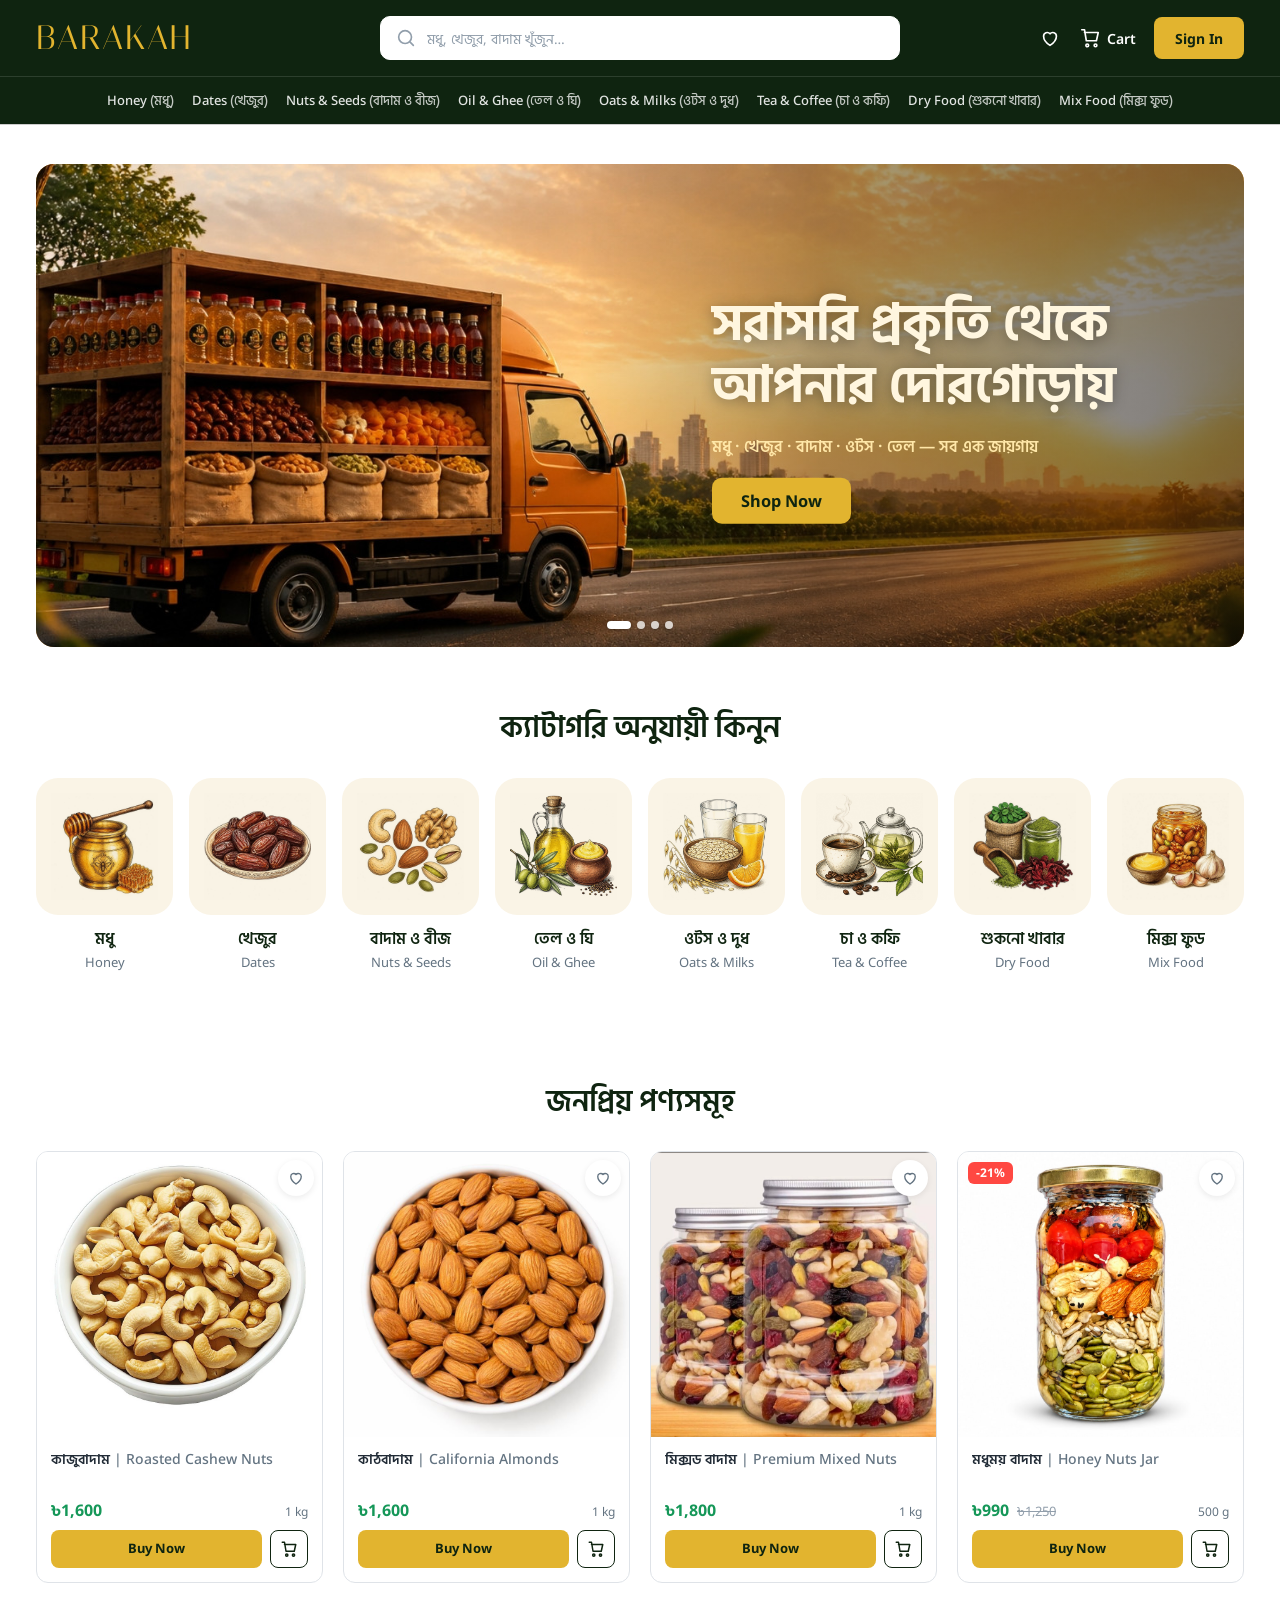
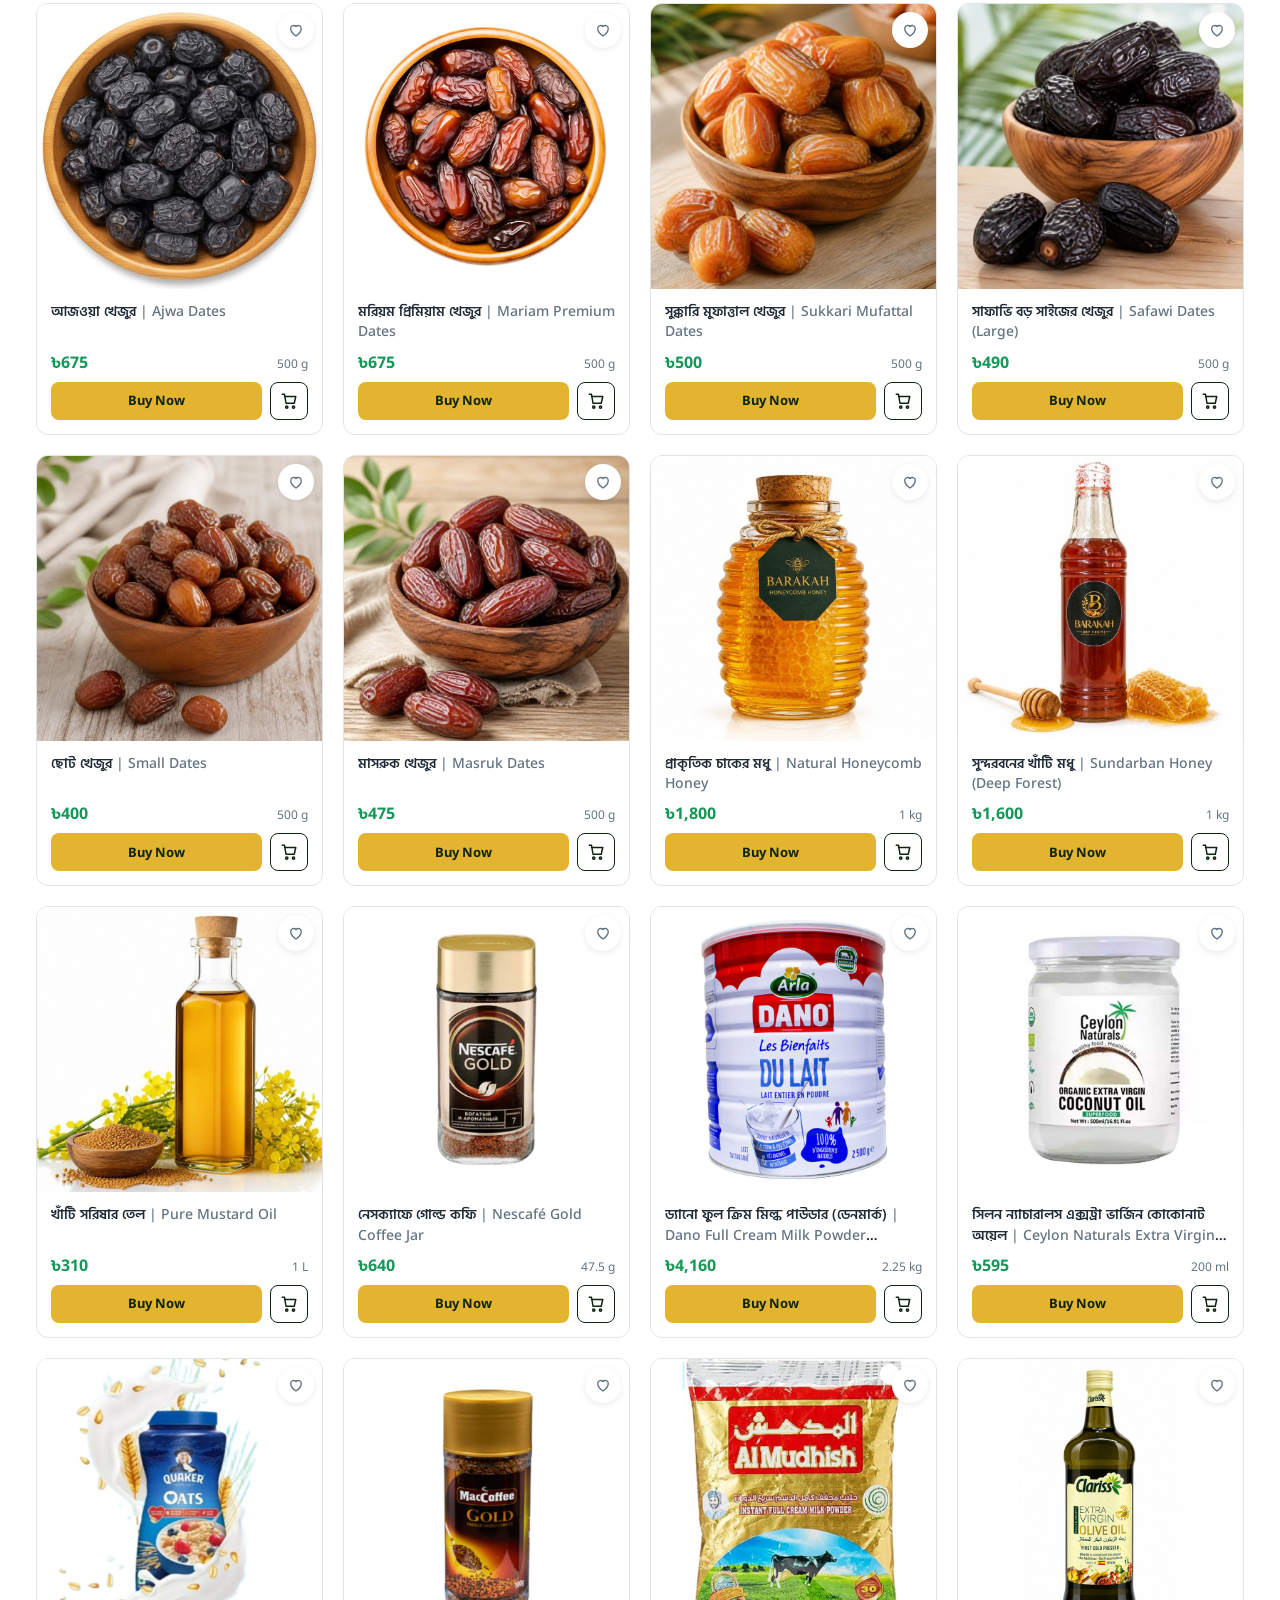
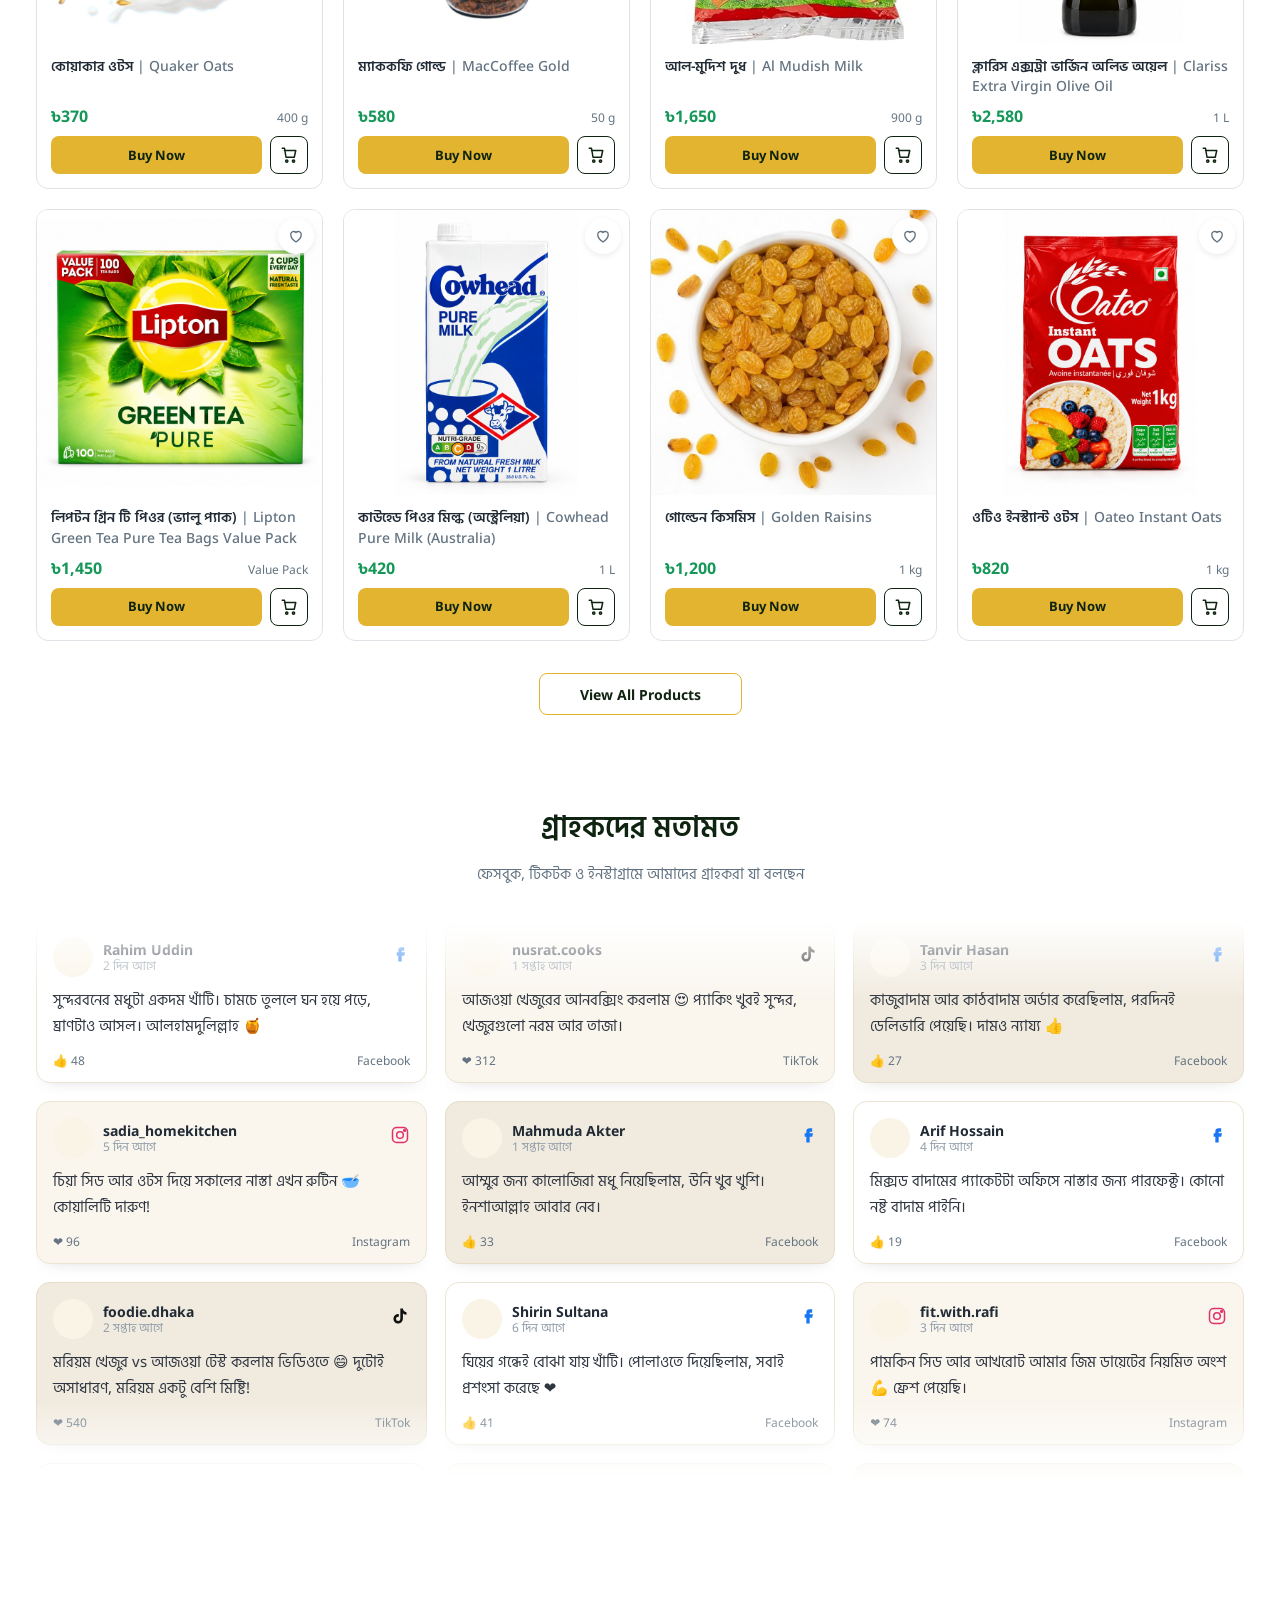
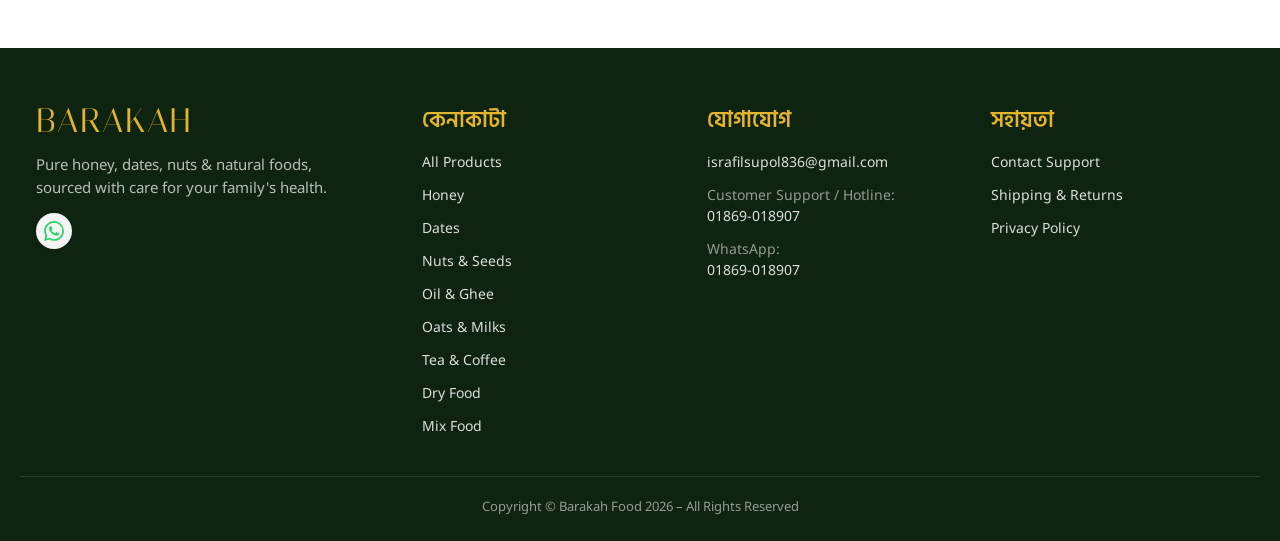
==== index.html @ 864aefce "Right-align quantity stepper on phones Co-Authored-By: Claude Opus 5.5 <noreply@anthropic.com>" ====
<!doctype html>
<html lang="en">
<head>
<meta charset="utf-8">
<meta name="robots" content="noindex, nofollow"><!-- preview only: remove at real launch -->
<meta name="viewport" content="width=device-width, initial-scale=1">
<title>Barakah Food | Natural & Organic Food at the Best Price</title>
<meta name="description" content="Pure honey, dates, nuts, spices and wholesome natural foods delivered to your door.">
<link rel="preconnect" href="https://fonts.googleapis.com">
<link rel="preconnect" href="https://fonts.gstatic.com" crossorigin>
<link href="https://fonts.googleapis.com/css2?family=Noto+Sans:wght@400;500;600;700&family=Hind+Siliguri:wght@400;500;600;700&family=Italiana&display=swap" rel="stylesheet">
<link rel="stylesheet" href="styles.css?v=202610291301">
</head>
<body data-page="home">

<main>
  <!-- ============ HERO ============ -->
  <section class="container hero" aria-label="Barakah offer">
    <div class="hero-grid">
      <!-- main banner: slider (truck artwork + dates, honey, nuts) -->
      <div class="hero-banner hero-truck hero-slider" id="heroSlider" role="region" aria-roledescription="carousel" aria-label="বারাকাহ অফার">
        <div class="hs-track">
          <a class="hs-slide" href="category.html">
            <img class="hs-img" src="images/hero-slide-truck.jpg" srcset="images/hero-slide-truck-800.jpg 800w, images/hero-slide-truck.jpg 1600w" sizes="(max-width: 1240px) 100vw, 1200px" width="1600" height="592" alt="মধু, খেজুর ও বাদামে ভরা বারাকাহ ডেলিভারি ট্রাক" decoding="async">
            <div class="hs-copy hs-copy--right hs-copy--light">
              <h1>সরাসরি প্রকৃতি থেকে<br>আপনার দোরগোড়ায়</h1>
              <p class="hs-sub">মধু · খেজুর · বাদাম · ওটস · তেল — সব এক জায়গায়</p>
              <span class="hs-btn">Shop Now</span>
            </div>
          </a>
          <a class="hs-slide" href="product.html?p=cashew-nuts">
            <img class="hs-img" src="images/hero-s-cashew.jpg" srcset="images/hero-s-cashew-800.jpg 800w, images/hero-s-cashew-1200.jpg 1200w, images/hero-s-cashew.jpg 2400w" sizes="(max-width: 1240px) 100vw, 1200px" width="1600" height="592" alt="বাটিভর্তি প্রিমিয়াম কাজুবাদাম" loading="lazy" decoding="async">
            <div class="hs-copy hs-copy--left hs-copy--light">
              <span class="hs-rule" aria-hidden="true"><i></i><svg viewBox="0 0 24 24"><path d="M12 20c-4-2-6-6-5-11 4 1 6 4 5 11zM12 20c4-2 6-6 5-11-4 1-6 4-5 11z"/></svg><i></i></span>
              <h2>প্রিমিয়াম কাজুবাদাম<br>বড় দানা, খাঁটি স্বাদ</h2>
              <span class="hs-rule flip" aria-hidden="true"><i></i><svg viewBox="0 0 24 24"><path d="M12 20c-4-2-6-6-5-11 4 1 6 4 5 11zM12 20c4-2 6-6 5-11-4 1-6 4-5 11z"/></svg><i></i></span>
              <p class="hs-sub">প্রতিদিনের পুষ্টিকর নাস্তা · 1 kg ৳1,600</p>
              <span class="hs-btn">Shop Now</span>
            </div>
          </a>
          <a class="hs-slide" href="category.html?c=honey">
            <img class="hs-img" src="images/hero-s-honey.jpg" srcset="images/hero-s-honey-800.jpg 800w, images/hero-s-honey-1200.jpg 1200w, images/hero-s-honey.jpg 2400w" sizes="(max-width: 1240px) 100vw, 1200px" width="1600" height="592" alt="মৌচাক থেকে বয়ামে ঝরে পড়া খাঁটি মধু" loading="lazy" decoding="async">
            <div class="hs-copy hs-copy--left hs-copy--light">
              <span class="hs-rule" aria-hidden="true"><i></i><svg viewBox="0 0 24 24"><path d="M12 20c-4-2-6-6-5-11 4 1 6 4 5 11zM12 20c4-2 6-6 5-11-4 1-6 4-5 11z"/></svg><i></i></span>
              <h2>খাঁটি মধুর<br>প্রাকৃতিক মিষ্টতা</h2>
              <span class="hs-rule flip" aria-hidden="true"><i></i><svg viewBox="0 0 24 24"><path d="M12 20c-4-2-6-6-5-11 4 1 6 4 5 11zM12 20c4-2 6-6 5-11-4 1-6 4-5 11z"/></svg><i></i></span>
              <p class="hs-sub">সুন্দরবন · সরিষা ফুল · লিচু ফুল · কালোজিরা ফুল</p>
              <span class="hs-btn">Shop Now</span>
            </div>
          </a>
          <a class="hs-slide" href="category.html?c=dates">
            <img class="hs-img" src="images/hero-s-dates.jpg" srcset="images/hero-s-dates-800.jpg 800w, images/hero-s-dates-1200.jpg 1200w, images/hero-s-dates.jpg 2400w" sizes="(max-width: 1240px) 100vw, 1200px" width="1600" height="592" alt="বাটিভর্তি রসালো প্রিমিয়াম খেজুর" loading="lazy" decoding="async">
            <div class="hs-copy hs-copy--left hs-copy--light">
              <span class="hs-rule" aria-hidden="true"><i></i><svg viewBox="0 0 24 24"><path d="M12 20c-4-2-6-6-5-11 4 1 6 4 5 11zM12 20c4-2 6-6 5-11-4 1-6 4-5 11z"/></svg><i></i></span>
              <h2>রসালো প্রিমিয়াম খেজুর<br>প্রতিটি দানায় শক্তি</h2>
              <span class="hs-rule flip" aria-hidden="true"><i></i><svg viewBox="0 0 24 24"><path d="M12 20c-4-2-6-6-5-11 4 1 6 4 5 11zM12 20c4-2 6-6 5-11-4 1-6 4-5 11z"/></svg><i></i></span>
              <p class="hs-sub">আজওয়া · মরিয়ম · সুক্কারি · সাফাভি · মাসরুক</p>
              <span class="hs-btn">Shop Now</span>
            </div>
          </a>
        </div>
        <div class="hs-dots" role="tablist" aria-label="স্লাইড বাছাই করুন"></div>
      </div>
    </div>
  </section>

  <!-- ============ SHOP BY CATEGORY ============ -->
  <section class="cat-band" aria-labelledby="catTitle">
    <div class="container">
      <h2 class="section-title center" id="catTitle">ক্যাটাগরি অনুযায়ী কিনুন</h2>
      <div class="cat-tiles" id="categories"></div>
    </div>
  </section>

  <!-- ============ FEATURED PRODUCTS ============ -->
  <section class="container section">
    <h2 class="section-title center">জনপ্রিয় পণ্যসমূহ</h2>
    <div class="products" id="products"></div>
    <div class="center"><a class="btn btn-outline" id="viewMore" href="category.html">View All Products</a></div>
  </section>

  <!-- ============ SOCIAL REVIEWS ============ -->
  <section class="container section social-proof" aria-labelledby="spTitle">
    <h2 class="section-title center" id="spTitle">গ্রাহকদের মতামত</h2>
    <p class="sp-sub">ফেসবুক, টিকটক ও ইনস্টাগ্রামে আমাদের গ্রাহকরা যা বলছেন</p>
    <div class="sp-wall" id="spWall"></div>
  </section>

</main>

<script src="data.js?v=202610291301"></script>
<script src="common.js?v=202610291301"></script>
<script src="home.js?v=202610291301"></script>
</body>
</html>
---- styles.css ----
:root {
  --green: #159758;
  --green-dark: #0f7a46;
  --green-soft: #e8f5ee;
  --green-bg: #f1f8f5;
  --text: #212b36;
  --text-2: #637381;
  --text-3: #919eab;
  --border: #dfe3e8;
  --surface: #ffffff;
  --grey-bg: #f4f6f8;
  --red: #ff4842;
  --brand-dark: #0f2410;
  --gold: #e2b42f;
  --gold-dark: #c99a1c;
  --gold-soft: #fbf1d3;
  --gold-tint: #faf4e6; /* very light warm gold for soft panels */
  --font-head: "Hind Siliguri", "Noto Sans", system-ui, sans-serif; /* same lettering as the hero banner */
  --radius: 12px;
  --shadow: 0 1px 2px rgba(145,158,171,.2), 0 8px 24px -4px rgba(145,158,171,.18);
}

* { box-sizing: border-box; }
html { scroll-behavior: smooth; }
body {
  margin: 0;
  font-family: "Noto Sans", "Hind Siliguri", system-ui, sans-serif; /* English in Noto Sans, Bangla in Hind Siliguri */
  color: var(--text);
  background: var(--surface);
  font-size: 15px;
  line-height: 1.5;
  -webkit-font-smoothing: antialiased;
}
a { color: inherit; text-decoration: none; }
button { font: inherit; cursor: pointer; }
svg { width: 22px; height: 22px; fill: none; stroke: currentColor; stroke-width: 1.8; stroke-linecap: round; stroke-linejoin: round; flex-shrink: 0; }
.container { width: 100%; max-width: 1240px; margin: 0 auto; padding: 0 16px; }
.center { text-align: center; }
.muted { color: var(--text-2); }

/* ---------- Buttons ---------- */
.btn {
  display: inline-flex; align-items: center; justify-content: center; gap: 8px;
  height: 42px; padding: 0 20px; border-radius: 8px; border: 1px solid transparent;
  font-weight: 700; font-size: 14px; transition: .2s; white-space: nowrap;
}
.btn-primary, .btn-gold { background: var(--gold); color: var(--brand-dark); }
.btn-primary:hover, .btn-gold:hover { background: var(--gold-dark); }
.btn-outline { background: #fff; border-color: var(--gold); color: var(--brand-dark); padding: 0 40px; }
.btn-outline:hover { background: var(--gold-soft); }
.btn-block { width: 100%; }
.icon-btn { background: none; border: 0; padding: 8px; border-radius: 50%; color: var(--text); display: inline-flex; }
.icon-btn:hover { background: var(--grey-bg); }

/* ---------- Header ---------- */
.site-header { background: var(--brand-dark); color: #fff; position: sticky; top: 0; z-index: 50; box-shadow: 0 1px 0 rgba(0,0,0,.2); }
.site-header .icon-btn { color: #fff; }
.site-header .icon-btn:hover { background: rgba(255,255,255,.1); }
.header-top { display: flex; align-items: center; gap: 24px; height: 76px; }
.menu-btn { display: none; }
.logo { display: flex; align-items: center; gap: 10px; }
.logo-word { font-family: "Italiana", Georgia, serif; font-size: 34px; letter-spacing: .06em; line-height: 1; color: var(--gold); }
.logo-word.dark { color: var(--brand-dark); font-size: 30px; }
.search { flex: 1; max-width: 420px; display: flex; align-items: center; gap: 8px; height: 44px; padding: 0 14px; background: #fff; border: 1px solid #fff; border-radius: 10px; color: var(--text-3); transition: .2s; margin-left: auto; }
.search:focus-within { border-color: var(--gold); box-shadow: 0 0 0 3px rgba(226,180,47,.35); }
.search input { flex: 1; border: 0; outline: 0; background: none; font: inherit; color: var(--text); min-width: 0; }
.search input::placeholder { color: var(--text-3); }
.search { position: relative; }
.search input::-webkit-search-cancel-button { cursor: pointer; }
.suggest { position: absolute; top: calc(100% + 8px); left: 0; right: 0; z-index: 70; background: #fff; border-radius: 12px; box-shadow: 0 18px 40px -12px rgba(0,0,0,.35), 0 0 0 1px rgba(0,0,0,.05); overflow: hidden; color: var(--text); max-height: min(70vh, 520px); overflow-y: auto; }
.suggest-cats { display: flex; flex-wrap: wrap; gap: 6px; padding: 12px 12px 6px; }
.suggest-cats a { font-size: 13px; padding: 4px 12px; border-radius: 20px; background: var(--gold-soft); color: var(--brand-dark); font-weight: 600; }
.suggest-cats a span { font-weight: 400; color: var(--text-2); }
.suggest-cats a:hover { background: var(--gold); }
.suggest-item { display: flex; align-items: center; gap: 12px; padding: 8px 12px; }
.suggest-item img { width: 44px; height: 44px; border-radius: 8px; object-fit: cover; flex-shrink: 0; }
.suggest-name { flex: 1; min-width: 0; display: flex; flex-direction: column; }
.suggest-name b { font-weight: 600; font-size: 14px; }
.suggest-name small { color: var(--text-2); font-size: 12px; white-space: nowrap; overflow: hidden; text-overflow: ellipsis; }
.suggest-price { color: var(--green); font-weight: 700; font-size: 14px; white-space: nowrap; }
.suggest-price em { color: var(--red); font-style: normal; font-weight: 600; font-size: 12px; }
.suggest-item:hover, .suggest-item.active { background: var(--grey-bg); }
.suggest-all { display: block; padding: 12px; text-align: center; font-size: 14px; font-weight: 700; color: var(--brand-dark); border-top: 1px solid var(--border); }
.suggest-all:hover { background: var(--gold-soft); }
.suggest-empty { margin: 0; padding: 18px; text-align: center; color: var(--text-2); font-size: 14px; }
.suggest-empty a { color: var(--green); font-weight: 600; }
.header-actions { display: flex; align-items: center; gap: 18px; }
.action-link { white-space: nowrap; display: flex; align-items: center; gap: 6px; background: none; border: 0; color: #fff; font-weight: 600; font-size: 14px; position: relative; padding: 0; }
.action-link:hover { color: var(--gold); }
.cart-count { position: absolute; top: -8px; left: 14px; background: var(--red); color: #fff; font-size: 10px; font-weight: 700; min-width: 18px; height: 18px; border-radius: 9px; display: grid; place-items: center; padding: 0 4px; }
.cart-count.bump { animation: bump .4s; }
@keyframes bump { 50% { transform: scale(1.4); } }

.category-bar { border-top: 1px solid rgba(255,255,255,.12); height: 48px; }
.cat-scroll { display: flex; gap: 32px; align-items: center; height: 100%; overflow-x: auto; scrollbar-width: none; }
.cat-scroll::-webkit-scrollbar { display: none; }
/* auto margins centre the links but still let them scroll from the start when they overflow */
.cat-scroll a:first-child { margin-left: auto; }
.cat-scroll a:last-child { margin-right: auto; }
.cat-scroll a { white-space: nowrap; font-size: 14px; font-weight: 500; color: rgba(255,255,255,.88); }
.cat-scroll a { position: relative; padding: 13px 0; }
.cat-scroll a:hover, .cat-scroll a.active { color: var(--gold); }
.cat-scroll a .bn, .drawer-links a .bn { font-family: "Hind Siliguri", sans-serif; font-weight: 400; opacity: .8; }
.cat-scroll a.active::after { content: ""; position: absolute; left: 0; right: 0; bottom: 0; height: 2px; background: var(--gold); border-radius: 2px; }

/* desktop: logo | centred search | actions */
@media (min-width: 1024px) {
  .header-top { display: grid; grid-template-columns: 1fr minmax(0, 520px) 1fr; }
  .header-top .search { width: 100%; max-width: none; margin: 0; }
  .header-top .logo { justify-self: start; }
  .header-top .header-actions { justify-self: end; }
}

/* ---------- Drawers ---------- */
.overlay { position: fixed; inset: 0; background: rgba(22,28,36,.48); opacity: 0; pointer-events: none; transition: .3s; z-index: 90; }
.overlay.show { opacity: 1; pointer-events: auto; }
.drawer { position: fixed; top: 0; bottom: 0; left: 0; height: 100vh; height: 100dvh; width: min(340px, 88vw); background: #fff; z-index: 100; padding: 20px; transform: translateX(-100%); transition: transform .3s ease; overflow-y: auto; display: flex; flex-direction: column; }
.drawer-right { left: auto; right: 0; width: min(400px, 92vw); transform: translateX(100%); }
.drawer.open { transform: none; }
.drawer-head { display: flex; justify-content: space-between; align-items: center; margin-bottom: 12px; }
.drawer-head h3 { display: flex; gap: 8px; align-items: center; margin: 0; font-family: var(--font-head); font-weight: 600; font-size: 24px; color: var(--brand-dark); }
.drawer-links a.active { color: var(--gold-dark); }
.drawer-hello { color: var(--text-2); margin: 8px 0 16px; }
.drawer-links { display: flex; flex-direction: column; gap: 16px; margin-top: 28px; font-weight: 600; }
.drawer-links.secondary { border-top: 1px solid var(--border); padding-top: 24px; margin-top: 24px; font-weight: 500; color: var(--text-2); }
.drawer-links a:hover { color: var(--green); }
/* cart: header and checkout stay put, only the item list scrolls */
#cart { overflow: hidden; padding-bottom: 0; }
.cart-body { flex: 1; min-height: 0; overflow-y: auto; margin: 0 -20px; padding: 0 20px; overscroll-behavior: contain; }
.cart-empty { text-align: center; padding: 60px 0; color: var(--text-2); }
.cart-empty svg { width: 64px; height: 64px; color: var(--text-3); stroke-width: 1.2; }
.cart-item { display: grid; grid-template-columns: 64px 1fr auto; gap: 12px; align-items: center; padding: 14px 0; border-bottom: 1px solid var(--border); }
.cart-item .thumb { width: 64px; height: 64px; border-radius: 8px; overflow: hidden; background: var(--grey-bg); }
.cart-item .thumb img { width: 100%; height: 100%; object-fit: cover; display: block; }
.cart-item h4 { margin: 0 0 4px; font-size: 14px; font-weight: 600; }
.qty { display: inline-flex; align-items: center; border: 1px solid var(--border); border-radius: 6px; }
.qty button { background: none; border: 0; width: 26px; height: 26px; }
.qty span { min-width: 22px; text-align: center; font-size: 13px; }
.remove { background: none; border: 0; color: var(--text-3); }
.remove:hover { color: var(--red); }
.cart-foot { flex-shrink: 0; margin: 0 -20px; padding: 14px 20px calc(14px + env(safe-area-inset-bottom, 0px)); border-top: 1px solid var(--border); background: #fff; box-shadow: 0 -8px 18px -10px rgba(0,0,0,.15); }
.cart-checkout { height: 48px; font-size: 16px; }
.cart-continue { display: block; width: 100%; margin-top: 8px; background: none; border: 0; padding: 8px; color: var(--text-2); font-size: 14px; text-decoration: underline; }
.cart-total { display: flex; justify-content: space-between; align-items: baseline; margin-bottom: 12px; font-size: 16px; }
.cart-total small { color: var(--text-3); font-size: 12px; }
.cart-total strong { font-size: 20px; color: var(--green); }

/* ---------- Hero ---------- */
.hero { margin-top: 40px; }
.hero-main { position: relative; border-radius: 16px; overflow: hidden; aspect-ratio: 2.6 / 1; background: var(--gold-tint); }
.slide { position: absolute; inset: 0; display: flex; align-items: center; padding: 40px 56px; transform: translateX(100%); transition: transform .6s cubic-bezier(.65,0,.35,1); pointer-events: none; }
.slide.active { transform: translateX(0); pointer-events: auto; }
.slide-copy > * { opacity: 0; transform: translateY(18px); transition: opacity .5s ease, transform .5s ease; }
.slide.active .slide-copy > * { opacity: 1; transform: none; }
.slide.active .slide-copy > :nth-child(1) { transition-delay: .45s; }
.slide.active .slide-copy > :nth-child(2) { transition-delay: .55s; }
.slide.active .slide-copy > :nth-child(3) { transition-delay: .65s; }
.slide.active .slide-copy > :nth-child(4) { transition-delay: .75s; }
.slide.active .slide-copy > :nth-child(5) { transition-delay: .85s; }
.slide::before { content: ""; position: absolute; inset: 0; z-index: 1; background: linear-gradient(90deg, rgba(250,244,230,.9) 0%, rgba(250,244,230,.55) 40%, rgba(250,244,230,0) 62%); }
.slide-photo { position: absolute; inset: 0; width: 100%; height: 100%; object-fit: cover; object-position: right center; }
.slide-copy { position: relative; z-index: 2; width: 50%; color: var(--brand-dark); margin-bottom: 12px; }
.eyebrow { display: inline-block; font-family: var(--font-head); font-weight: 600; font-size: 15px; color: var(--gold-dark); }
.slide h1 { font-family: var(--font-head); font-weight: 600; font-size: clamp(30px, 5vw, 68px); line-height: 1.25; max-width: 10.5em; text-wrap: balance; margin: 10px 0 8px; color: var(--brand-dark); }
.slide p { color: #4a4436; margin: 0 0 24px; max-width: 400px; }
.hero-side { display: grid; grid-template-rows: 1fr 1fr; gap: 20px; }
.promo { position: relative; border-radius: 16px; overflow: hidden; display: flex; align-items: center; padding: 22px 24px; min-height: 180px; background: var(--brand-dark); color: #fff; }
.promo::before { content: ""; position: absolute; inset: 0; z-index: 1; background: linear-gradient(90deg, rgba(14,10,4,.75) 0%, rgba(14,10,4,.35) 50%, rgba(14,10,4,0) 75%); }
.promo-photo { position: absolute; inset: 0; width: 100%; height: 100%; object-fit: cover; object-position: right center; transition: transform .5s; }
.promo:hover .promo-photo { transform: scale(1.06); }
.promo-copy { position: relative; z-index: 2; text-shadow: 0 1px 8px rgba(0,0,0,.5); }
.promo h3 { white-space: nowrap; font-family: var(--font-head); font-weight: 600; font-size: 30px; line-height: 1.1; margin: 4px 0 4px; color: #fff; }
.promo .link { color: var(--gold); font-weight: 700; font-size: 14px; }


/* ---------- Sections ---------- */
.section { padding: 96px 16px 0; }
.section-title { font-family: var(--font-head); font-weight: 600; font-size: 36px; line-height: 1.15; margin: 0 0 32px; color: var(--brand-dark); }
.section-head { display: flex; justify-content: space-between; align-items: center; flex-wrap: wrap; gap: 12px; margin-bottom: 24px; }
.section-head .section-title { margin: 0; }

/* ---------- Static hero banner (all products, copy centred on top) ---------- */
.hero-banner { position: relative; border-radius: 18px; overflow: hidden; background: #fcf3e2; aspect-ratio: 2.4 / 1; }
/* the photo background is the same cream as the banner, so the whole image can sit smaller at the bottom with no visible edge */
.hero-banner-img { position: absolute; left: 0; right: 0; bottom: 0; width: 100%; height: 90%; object-fit: contain; object-position: center bottom; }
.hero-banner-copy { position: absolute; left: 50%; top: 7%; transform: translateX(-50%); width: min(820px, 90%); text-align: center; display: flex; flex-direction: column; align-items: center; }
.hero-banner-copy h1 { font-family: var(--font-head); font-weight: 600; color: var(--brand-dark); font-size: clamp(28px, 4.2vw, 60px); line-height: 1.25; margin: 0 0 6px; }
.hero-banner-copy p { margin: 0 0 18px; color: #5b4f33; font-size: clamp(14px, 1.3vw, 18px); }
.hero-banner-copy .btn { height: 46px; padding: 0 30px; font-size: 16px; }
/* hero: big banner + side feature banner, like Ghorer Bazar */
.hero-grid { display: grid; grid-template-columns: 2fr 1fr; gap: 20px; align-items: stretch; }
.hero-grid .hero-banner { aspect-ratio: auto; min-height: 100%; }
.hero-side-banner { position: relative; border-radius: 18px; overflow: hidden; background: #c98a2e; display: block; min-height: 380px; }
.hero-side-banner img { position: absolute; inset: 0; width: 100%; height: 100%; object-fit: cover; object-position: center bottom; transition: transform .5s; }
.hero-side-banner:hover img { transform: scale(1.04); }
.hsb-copy { position: relative; z-index: 1; padding: 22px 0 22px 20px; width: 64%; }
.hsb-kicker { font-family: var(--font-head); font-weight: 500; color: #3a1e08; font-size: clamp(14px, 1.3vw, 18px); }
.hero-side-banner h2 { font-family: var(--font-head); font-weight: 600; color: #4a1a06; font-size: clamp(24px, 2.4vw, 36px); line-height: 1.15; margin: 4px 0 12px; text-shadow: 0 1px 0 rgba(255,240,200,.5); }

/* inside the two-column hero the main banner is narrower: keep copy compact in the empty top-left */
.hero-grid .hero-golden .hero-banner-copy { top: 7%; width: 52%; }
.hero-grid .hero-golden .hero-banner-copy h1 { font-size: clamp(20px, 2.3vw, 34px); flex-direction: row; flex-wrap: wrap; align-items: center; gap: 8px; margin-bottom: 12px; }
.hero-grid .hero-golden .hero-banner-copy p { display: none; }
.hero-grid .hero-golden .hero-banner-img { object-position: right bottom; }
.hsb-copy { width: 58%; }

/* golden variant: full-bleed photo, copy on the left with a dark highlight pill */
.hero-golden { background: #f9daa1; aspect-ratio: 2.15 / 1; }
.hero-golden .hero-banner-img { inset: 0; height: 100%; object-fit: cover; object-position: center 35%; }
.hero-golden .hero-banner-copy { left: 5%; top: 9%; transform: none; width: 40%; align-items: flex-start; text-align: left; }
.hero-golden .hero-banner-copy h1 { font-size: clamp(24px, 3vw, 44px); gap: 6px; }
.hero-golden .hero-banner-copy h1 { color: #3a1e08; display: flex; flex-direction: column; align-items: flex-start; gap: 10px; text-shadow: 0 1px 0 rgba(255,236,190,.6); }
.hero-pill { background: #3a1e08; color: #fff3d6; padding: .02em .45em .12em; border-radius: 14px; text-shadow: none; box-shadow: 0 10px 22px -10px rgba(58,30,8,.7); }
.hero-golden .hero-banner-copy p { color: #4a2a0c; font-weight: 600; }
.btn-dark { background: var(--brand-dark); color: var(--gold); }
.btn-dark:hover { background: #1c3a1e; }

/* ---------- Categories ---------- */
.cat-band { padding-top: 104px; }
.cat-band .section-title { margin-bottom: 32px; }
.cat-tiles { display: grid; grid-template-columns: repeat(8, minmax(0, 1fr)); gap: 20px; }
.cat-tile { display: flex; flex-direction: column; align-items: center; text-align: center; gap: 4px; }
.cat-tile-art { width: 100%; aspect-ratio: 1; border-radius: 22px; background: var(--gold-tint); display: grid; place-items: center; overflow: hidden; transition: transform .25s, box-shadow .25s, background .25s, outline-color .25s; margin-bottom: 10px; }
.cat-tile-art img { width: 86%; height: 86%; object-fit: contain; display: block; transition: transform .35s; mix-blend-mode: multiply; /* lets the white illustration background take the tile colour */ }
.cat-tile-art { outline: 2px solid transparent; outline-offset: -2px; }
.cat-tile:hover .cat-tile-art, .cat-tile:focus-visible .cat-tile-art { transform: translateY(-4px); background: var(--gold-soft); outline-color: var(--gold); box-shadow: 0 16px 32px -12px rgba(201,154,28,.55); }
.cat-tile:hover .cat-tile-name, .cat-tile:focus-visible .cat-tile-name { color: var(--gold-dark); }
.cat-tile:hover .cat-tile-art img { transform: scale(1.05); }
.cat-tile-name { font-family: var(--font-head); font-weight: 600; font-size: 18px; white-space: nowrap; color: var(--brand-dark); line-height: 1.3; transition: color .25s; }
.cat-tile small { color: var(--text-2); font-size: 13px; }
.cat-band + .section { padding-top: 112px; }
@media (max-width: 1200px) { .cat-tiles { gap: 14px; } .cat-tile-name { font-size: 16px; } .cat-tile small { font-size: 12px; } }
@media (max-width: 1023px) and (min-width: 641px) { .cat-tiles { grid-template-columns: repeat(4, minmax(0, 160px)); justify-content: center; gap: 24px; } .cat-tile-name { font-size: 18px; } }

/* ---------- Products ---------- */
.products { display: grid; grid-template-columns: repeat(4, minmax(0, 1fr)); gap: 20px; margin-bottom: 32px; }
.card { border: 1px solid var(--border); border-radius: var(--radius); overflow: hidden; background: #fff; display: flex; flex-direction: column; transition: box-shadow .2s, transform .2s; animation: fadeUp .4s both; }
.card:hover { box-shadow: var(--shadow); transform: translateY(-2px); }
@keyframes fadeUp { from { opacity: 0; transform: translateY(12px); } }
.card-img { position: relative; aspect-ratio: 1; overflow: hidden; background: var(--grey-bg); }
.card-img img { width: 100%; height: 100%; object-fit: cover; display: block; transition: transform .4s; }
.card:hover .card-img img { transform: scale(1.06); }
.badge, .wish { z-index: 1; }
.badge { position: absolute; top: 10px; left: 10px; background: var(--red); color: #fff; font-size: 12px; font-weight: 700; padding: 2px 8px; border-radius: 6px; }
.wish { position: absolute; top: 8px; right: 8px; background: #fff; border: 0; width: 32px; height: 32px; border-radius: 50%; display: grid; place-items: center; color: var(--text-2); box-shadow: 0 2px 6px rgba(0,0,0,.08); }
.wish svg { width: 18px; height: 18px; }
.wish.on { color: var(--red); }
.wish.on svg { fill: currentColor; }
.card-body { padding: 12px 14px 14px; display: flex; flex-direction: column; gap: 8px; flex: 1; }
.card h3 { margin: 0; font-size: 14px; font-weight: 600; line-height: 1.45; display: -webkit-box; -webkit-line-clamp: 2; -webkit-box-orient: vertical; overflow: hidden; min-height: 2.9em; }
.price { display: flex; gap: 8px; align-items: baseline; flex-wrap: wrap; }
.price b { color: var(--green); font-size: 16px; }
.price s { color: var(--text-3); font-size: 13px; }
.price small { margin-left: auto; color: var(--text-2); font-size: 12px; }
.card h3 a:hover { color: var(--green); }
.card h3 span { color: var(--text-2); font-weight: 500; }
.card-img > a { display: block; height: 100%; }
.badge.out { background: var(--text-2); }
.btn:disabled { background: var(--grey-bg); color: var(--text-3); cursor: not-allowed; border-color: transparent; }
.card .btn { height: 38px; font-size: 13px; }
.card-body > .btn { margin-top: auto; }


/* ---------- Reviews ---------- */


/* ---------- Footer ---------- */
.site-footer { background: var(--brand-dark); color: rgba(255,255,255,.85); margin-top: 64px; }
.footer-grid { display: grid; grid-template-columns: 1.4fr 1fr 1fr 1fr; gap: 32px; padding-top: 56px; padding-bottom: 40px; }
.footer-brand p { color: rgba(255,255,255,.7); max-width: 300px; }
.site-footer .muted { color: rgba(255,255,255,.55); }
.site-footer h3 { font-family: var(--font-head); font-weight: 600; font-size: 22px; margin: 0 0 14px; color: var(--gold); }
.site-footer ul { list-style: none; padding: 0; margin: 0; display: grid; gap: 12px; font-size: 14px; }
.site-footer ul a:hover { color: var(--gold); }
.socials { display: flex; gap: 10px; }
.socials a { width: 36px; height: 36px; border-radius: 50%; background: rgba(255,255,255,.95); display: grid; place-items: center; color: var(--c); box-shadow: 0 1px 4px rgba(0,0,0,.06); transition: .2s; }
.socials a:hover { transform: translateY(-2px); }
.socials svg { width: 20px; height: 20px; }
.footer-bottom { border-top: 1px solid rgba(255,255,255,.12); padding-top: 20px; padding-bottom: 24px; font-size: 13px; color: rgba(255,255,255,.55); text-align: center; }

/* ---------- Bottom bar & toast ---------- */
.bottom-bar { display: none; }
.toast { position: fixed; left: 50%; bottom: 28px; transform: translate(-50%, 20px); background: var(--text); color: #fff; padding: 12px 20px; border-radius: 10px; font-size: 14px; font-weight: 600; opacity: 0; transition: .3s; z-index: 120; pointer-events: none; }
.toast.show { opacity: 1; transform: translate(-50%, 0); }

/* ---------- Shared page bits ---------- */
.sr-only { position: absolute; width: 1px; height: 1px; padding: 0; margin: -1px; overflow: hidden; clip: rect(0 0 0 0); white-space: nowrap; border: 0; }
.breadcrumb { display: flex; flex-wrap: wrap; gap: 8px; align-items: center; padding: 20px 0 8px; font-size: 13px; color: var(--text-2); }
.breadcrumb a:hover { color: var(--green); }
.breadcrumb [aria-current] { color: var(--text); font-weight: 600; }
.page-head { text-align: center; margin: 8px 0 32px; }
.page-title { font-family: var(--font-head); font-weight: 600; font-size: 44px; line-height: 1.1; color: var(--brand-dark); margin: 0; }
.page-title::after { content: ""; display: block; width: 56px; height: 3px; background: var(--gold); border-radius: 2px; margin: 14px auto 0; }
.page-sub { font-family: var(--font-head); color: var(--text-2); margin: 10px 0 0; }
.page-sub:empty { display: none; }
.chips { display: flex; flex-wrap: wrap; gap: 8px; }
.chip { border: 1px solid var(--border); background: #fff; border-radius: 20px; padding: 6px 14px; font-size: 13px; font-weight: 600; color: var(--text); transition: .15s; }
.chip:hover { border-color: var(--gold); }
.chip.on { border-color: var(--green); background: var(--green-soft); color: var(--green-dark); box-shadow: inset 0 0 0 1px var(--green); }
.empty-state { grid-column: 1 / -1; text-align: center; padding: 48px 16px; color: var(--text-2); }

/* ---------- Category / shop page ---------- */
.shop { padding-bottom: 56px; }
.shop-layout { display: grid; grid-template-columns: 260px 1fr; gap: 28px; align-items: start; }
.filters { position: sticky; top: 140px; border: 1px solid var(--border); border-radius: var(--radius); background: #fff; padding: 0 20px 20px; }
.filters-head { display: flex; align-items: center; gap: 8px; margin: 0 -20px 4px; padding: 16px 20px; border-bottom: 1px solid var(--border); font-family: var(--font-head); font-weight: 600; font-size: 18px; color: var(--brand-dark); }
.filters-head svg { color: var(--gold-dark); }
.filters-close { display: none; margin-left: auto; }
.filter-group { padding: 18px 0; border-bottom: 1px solid var(--border); }
.filter-group h4 { margin: 0 0 12px; font-family: var(--font-head); font-weight: 600; font-size: 16px; color: var(--brand-dark); border-left: 3px solid var(--gold); padding-left: 8px; }
.filter-cats { display: grid; gap: 4px; }
.filter-cats a { display: flex; justify-content: space-between; padding: 6px 8px; border-radius: 6px; font-size: 14px; }
.filter-cats a span { color: var(--text-3); font-size: 12px; }
.filter-cats a:hover { background: var(--grey-bg); }
.filter-cats a.active { background: var(--green-soft); color: var(--green-dark); font-weight: 700; }
.range { position: relative; height: 24px; }
.range-track { position: absolute; left: 0; right: 0; top: 10px; height: 4px; border-radius: 2px; background: var(--border); }
.range-track span { position: absolute; top: 0; bottom: 0; background: var(--gold); border-radius: 2px; }
.range input { position: absolute; left: 0; width: 100%; top: 0; height: 24px; margin: 0; background: none; pointer-events: none; -webkit-appearance: none; appearance: none; }
.range input::-webkit-slider-thumb { -webkit-appearance: none; pointer-events: auto; width: 18px; height: 18px; border-radius: 50%; background: #fff; border: 3px solid var(--gold); cursor: pointer; }
.range input::-moz-range-thumb { pointer-events: auto; width: 14px; height: 14px; border-radius: 50%; background: #fff; border: 3px solid var(--gold); cursor: pointer; }
.range-values { display: flex; justify-content: space-between; font-size: 13px; color: var(--text-2); margin-top: 6px; }
.check { display: flex; align-items: center; gap: 10px; border: 1px solid var(--border); border-radius: 8px; padding: 10px 12px; font-size: 14px; margin-bottom: 8px; cursor: pointer; }
.check input { accent-color: var(--green); width: 16px; height: 16px; }
.filters > .btn { margin-top: 18px; padding: 0; }
.shop-bar { display: flex; justify-content: space-between; align-items: center; gap: 12px; margin-bottom: 16px; }
.shop-bar-actions { display: flex; gap: 8px; }
#resultCount { white-space: nowrap; }
.filter-toggle { display: none; height: 38px; padding: 0 16px; }
.sort select { height: 38px; border: 1px solid var(--border); border-radius: 20px; padding: 0 14px; font: inherit; font-size: 13px; font-weight: 600; background: #fff; cursor: pointer; }

/* ---------- Product page ---------- */
.pd { background: linear-gradient(var(--grey-bg), var(--grey-bg)) top / 100% 640px no-repeat; padding-bottom: 32px; }
.pd-card { display: grid; grid-template-columns: 1.05fr 1fr; gap: 40px; background: #fff; border-radius: 16px; padding: 28px; box-shadow: var(--shadow); }
.pd-gallery { display: grid; grid-template-columns: 76px 1fr; gap: 14px; align-items: start; }
.pd-card > *, .pd-gallery > * { min-width: 0; }
.pd-thumbs { display: grid; gap: 10px; }
.pd-thumbs button { padding: 0; border: 2px solid transparent; border-radius: 10px; overflow: hidden; aspect-ratio: 1; background: var(--grey-bg); }
.pd-thumbs button.active { border-color: var(--green); }
.pd-thumbs img, .pd-main-img img { width: 100%; height: 100%; object-fit: cover; display: block; }
.pd-main-img { position: relative; aspect-ratio: 1; border-radius: 14px; overflow: hidden; border: 1px solid var(--border); background: var(--grey-bg); }
.pd-main-img .badge { z-index: 1; }
.pd-title { font-family: var(--font-head); font-weight: 600; font-size: 32px; line-height: 1.35; margin: 4px 0 2px; color: var(--brand-dark); }
.pd-title-en { margin: 0 0 14px; color: var(--text-2); font-size: 15px; }
.pd-price { display: flex; align-items: baseline; gap: 12px; margin-bottom: 20px; }
.pd-price s { color: var(--text-3); font-size: 18px; }
.pd-price b { color: var(--green); font-size: 30px; }
.pd-price .save { background: var(--red); color: #fff; font-size: 12px; font-weight: 700; padding: 3px 10px; border-radius: 20px; }
.pd-label { display: block; font-weight: 700; font-size: 14px; margin-bottom: 8px; }
.pd-variants, .pd-qty { margin-bottom: 18px; }
.pd-variants .chip { padding: 8px 18px; font-size: 14px; border-radius: 8px; }
.stepper { display: inline-flex; border: 1px solid var(--border); border-radius: 8px; overflow: hidden; }
.stepper button { width: 40px; height: 40px; border: 0; background: var(--grey-bg); font-size: 18px; }
.stepper button:hover { background: var(--gold-soft); }
.stepper input { width: 52px; border: 0; text-align: center; font: inherit; font-weight: 700; -moz-appearance: textfield; }
.stepper input::-webkit-inner-spin-button { -webkit-appearance: none; }
.pd-actions { display: grid; grid-template-columns: 1fr 1fr; gap: 12px; margin: 22px 0; }
.pd-actions .btn { height: 48px; padding: 0 12px; font-size: 15px; }
.pd-actions .btn svg { width: 20px; height: 20px; }
.pd-actions .btn-outline { border-width: 2px; color: var(--brand-dark); }
.btn-whatsapp { background: #25d366; color: #fff; }
.btn-whatsapp:hover { background: #1ebe5a; }
.btn-call { background: #fff; border: 2px solid var(--brand-dark); color: var(--brand-dark); }
.btn-call:hover { background: var(--brand-dark); color: #fff; }
.pd-meta { list-style: none; padding: 16px 0; margin: 0; border-top: 1px solid var(--border); display: grid; gap: 6px; font-size: 14px; }
.pd-meta span { color: var(--text-2); }
.pd-meta a { color: var(--green); font-weight: 600; }
.pd-meta .ok { color: var(--green); }
.pd-meta .no { color: var(--red); }
.pd-trust { list-style: none; padding: 14px 16px; margin: 0; border-radius: 10px; background: var(--green-bg); display: grid; gap: 8px; font-size: 14px; }
.pd-trust li { display: flex; align-items: center; gap: 10px; }
.pd-trust svg { width: 20px; height: 20px; color: var(--green); }

.pd-desc { padding-top: 48px; }
.pd-desc-title { font-family: var(--font-head); font-weight: 600; font-size: 26px; color: var(--brand-dark); margin: 0 0 12px; }
.pd-lead { font-size: 16px; line-height: 1.8; color: #454f5b; max-width: 900px; margin: 0 0 28px; }
.pd-desc-grid { display: grid; grid-template-columns: repeat(3, 1fr); gap: 20px; }
.pd-block { border: 1px solid var(--border); border-radius: var(--radius); padding: 22px; background: #fff; }
.pd-block h3 { font-family: var(--font-head); font-weight: 600; font-size: 18px; color: var(--brand-dark); margin: 0 0 12px; padding-bottom: 8px; border-bottom: 2px solid var(--gold-soft); }
.pd-block h3:not(:first-child) { margin-top: 20px; }
.pd-block p { margin: 0; color: #454f5b; }
.ticks { list-style: none; padding: 0; margin: 0; display: grid; gap: 10px; color: #454f5b; }
.ticks li { position: relative; padding-left: 28px; line-height: 1.6; }
.ticks li::before { content: ""; position: absolute; left: 0; top: 4px; width: 18px; height: 18px; border-radius: 50%; background: var(--gold) url("data:image/svg+xml,%3Csvg xmlns='http://www.w3.org/2000/svg' viewBox='0 0 24 24' fill='none' stroke='%230f2410' stroke-width='3' stroke-linecap='round' stroke-linejoin='round'%3E%3Cpath d='m6 12 4 4 8-8'/%3E%3C/svg%3E") center / 12px no-repeat; }

.pd-banner { position: relative; margin-top: 48px; border-radius: 18px; overflow: hidden; aspect-ratio: 2.4 / 1; background: var(--brand-dark); }
.pd-banner img { position: absolute; inset: 0; width: 100%; height: 100%; object-fit: cover; object-position: right center; }
.pd-banner::before { content: ""; position: absolute; inset: 0; z-index: 1; background: linear-gradient(90deg, rgba(14,10,4,.82) 0%, rgba(14,10,4,.45) 50%, rgba(14,10,4,0) 75%); }
.pd-banner-copy { position: relative; z-index: 2; height: 100%; display: flex; flex-direction: column; justify-content: center; align-items: flex-start; padding: 0 6%; width: 66%; }
.pd-banner-kicker { font-family: var(--font-head); color: #fff3d0; font-size: clamp(16px, 2vw, 24px); font-weight: 600; }
.pd-banner h2 { font-family: var(--font-head); font-weight: 600; font-size: clamp(30px, 5.4vw, 72px); line-height: 1.3; white-space: nowrap; margin: 6px 0 16px; background: linear-gradient(180deg, #fbe7a1 0%, var(--gold) 50%, #a8781a 100%); -webkit-background-clip: text; background-clip: text; color: transparent; filter: drop-shadow(0 2px 6px rgba(0,0,0,.35)); }
.pd-banner-tag { font-family: var(--font-head); background: var(--gold); color: var(--brand-dark); font-weight: 600; padding: 8px 22px; border-radius: 30px; font-size: clamp(14px, 1.6vw, 18px); }

.pd-highlights { background: var(--brand-dark); color: #fff; margin-top: 48px; padding: 56px 0; }
.pd-highlights h2 { font-family: var(--font-head); text-align: center; font-weight: 600; font-size: clamp(26px, 3.4vw, 40px); color: var(--gold); margin: 0 0 36px; }
.pd-highlight-grid { display: grid; grid-template-columns: repeat(4, 1fr); }
.pd-highlight { text-align: center; padding: 8px 16px; }
.pd-highlight + .pd-highlight { border-left: 1px solid rgba(226,180,47,.25); }
.pd-highlight-ic { display: inline-grid; place-items: center; width: 92px; height: 92px; border-radius: 50%; border: 2px solid var(--gold); color: var(--gold); margin-bottom: 16px; }
.pd-highlight-ic svg { width: 40px; height: 40px; stroke-width: 1.4; }
.pd-highlight h3 { font-family: var(--font-head); font-weight: 600; font-size: 21px; line-height: 1.5; margin: 0; color: #fff3d0; }
.related { padding-bottom: 24px; }
.pd-sticky { display: none; }

/* ---------- Product card: Buy Now + add-to-cart icon ---------- */
.card-actions { display: flex; gap: 8px; margin-top: auto; }
.card-actions .btn-primary { flex: 1; }
.card .card-cart { width: 38px; flex-shrink: 0; padding: 0; background: var(--gold-soft); color: var(--brand-dark); border: 1px solid var(--gold); }
.card .card-cart svg { width: 18px; height: 18px; }
.card .card-cart:hover { background: var(--gold); }

/* ---------- Floating cart tab (right edge, like Falaq Food) ---------- */
.float-cart { position: fixed; right: 0; top: 50%; transform: translateY(-50%); z-index: 55; display: flex; flex-direction: column; align-items: center; gap: 4px; padding: 10px 10px 0; width: 84px; border: 0; border-radius: 12px 0 0 12px; background: #fff; box-shadow: 0 8px 26px -8px rgba(0,0,0,.3); overflow: hidden; }
.float-cart .fc-top { display: flex; flex-direction: column; align-items: center; font-size: 11px; font-weight: 600; color: var(--text-2); }
.float-cart .fc-top svg { width: 26px; height: 26px; color: var(--brand-dark); }
.float-cart b { display: block; width: calc(100% + 20px); margin-top: 4px; padding: 6px 0; background: var(--brand-dark); color: var(--gold); font-size: 14px; }
.float-cart[hidden] { display: none; }
.float-cart:hover b { background: #1c3a1e; }

/* ---------- Checkout ---------- */
.checkout { padding-bottom: 64px; }
.co-title { text-align: left; font-size: 36px; margin: 4px 0 20px; }
.co-title::after { margin-left: 0; }
.co-grid { display: grid; grid-template-columns: 1.15fr 1fr; gap: 24px; align-items: start; }
.co-card { background: #fff; border: 1px solid var(--border); border-radius: 16px; padding: 24px; }
.co-card h2 { font-family: var(--font-head); font-weight: 600; font-size: 24px; color: var(--brand-dark); margin: 0 0 6px; }
.co-hint { color: var(--text-2); margin: 0 0 18px; font-size: 14px; }
.co-summary { position: sticky; top: 140px; background: var(--gold-tint); border-color: #efe2c4; }
.field { display: block; margin: 0 0 16px; border: 0; padding: 0; min-width: 0; }
.field > span, .field legend { display: block; font-weight: 600; font-size: 14px; margin-bottom: 6px; padding: 0; }
.field em { color: var(--red); font-style: normal; }
.field input[type=text], .field input[type=tel], .field textarea { width: 100%; font: inherit; font-size: 16px; padding: 12px 14px; border: 1px solid var(--border); border-radius: 10px; background: #fff; outline: none; transition: border-color .15s, box-shadow .15s; resize: vertical; }
.field input:focus, .field textarea:focus { border-color: var(--gold); box-shadow: 0 0 0 3px rgba(226,180,47,.25); }
.field .err { display: none; color: var(--red); font-size: 13px; margin-top: 4px; }
.field.has-err input, .field.has-err textarea { border-color: var(--red); }
.field.has-err .err { display: block; }
.opt-row { display: grid; grid-template-columns: 1fr 1fr; gap: 10px; }
.pay-opt { display: block; position: relative; cursor: pointer; margin-bottom: 10px; }
.pay-opt input { position: absolute; opacity: 0; }
.pay-box { display: block; padding: 12px 14px 12px 42px; border: 1.5px solid var(--border); border-radius: 12px; background: #fff; position: relative; transition: .15s; }
.pay-box::before { content: ""; position: absolute; left: 14px; top: 15px; width: 16px; height: 16px; border-radius: 50%; border: 2px solid var(--text-3); }
.pay-box b { display: flex; justify-content: space-between; gap: 8px; font-size: 15px; }
.pay-box b i { font-style: normal; color: var(--green); }
.pay-box small { color: var(--text-2); font-size: 13px; }
.pay-opt input:checked + .pay-box { border-color: var(--green); background: #fff; box-shadow: inset 0 0 0 1px var(--green); }
.pay-opt input:checked + .pay-box::before { border-color: var(--green); background: url("data:image/svg+xml,%3Csvg xmlns='http://www.w3.org/2000/svg' viewBox='0 0 16 16'%3E%3Cpath d='M4 8.4l2.6 2.6L12 5.6' fill='none' stroke='%23fff' stroke-width='2.2' stroke-linecap='round' stroke-linejoin='round'/%3E%3C/svg%3E") center / 12px no-repeat, var(--green); } /* green = selected */
.pay-opt input:focus-visible + .pay-box { box-shadow: 0 0 0 3px rgba(21,151,88,.3); }
.bkash-mark { display: inline-block; background: #e2136e; color: #fff; font-size: 11px; padding: 1px 6px; border-radius: 4px; margin-right: 4px; vertical-align: 2px; }
.pay-opt .pay-box b { justify-content: flex-start; }
.zone .pay-box b { justify-content: space-between; }
.bkash-panel { background: #fff; border: 1px dashed #e2136e; border-radius: 12px; padding: 14px 16px 2px; margin-bottom: 10px; }
.bkash-panel ol { margin: 0 0 14px; padding-left: 18px; font-size: 14px; line-height: 1.8; }
.bk-num { color: #e2136e; letter-spacing: .03em; }
.co-item { display: grid; grid-template-columns: 56px 1fr auto; gap: 12px; align-items: center; padding: 12px 0; border-bottom: 1px solid #efe2c4; }
.co-thumb { position: relative; width: 56px; height: 56px; border-radius: 10px; background: #fff; }
.co-thumb img { width: 100%; height: 100%; object-fit: cover; border-radius: 10px; }
.co-thumb span { position: absolute; top: -7px; right: -7px; min-width: 22px; height: 22px; padding: 0 5px; border-radius: 11px; background: var(--brand-dark); color: #fff; font-size: 12px; display: grid; place-items: center; }
.co-info { min-width: 0; }
.co-info b { display: block; font-size: 14px; }
.co-info small { display: block; color: var(--text-2); font-size: 12px; margin-bottom: 4px; }
.co-info .qty { background: #fff; }
.co-price { text-align: right; font-weight: 700; white-space: nowrap; }
.co-price .remove { display: block; margin: 4px 0 0 auto; font-size: 12px; }
.co-totals { margin: 14px 0 18px; }
.co-totals div { display: flex; justify-content: space-between; padding: 5px 0; }
.co-totals dt { color: var(--text-2); }
.co-totals dd { margin: 0; font-weight: 600; }
.co-totals .grand { border-top: 1px solid #e6d5ad; margin-top: 6px; padding-top: 10px; font-size: 18px; }
.co-totals .grand dt { color: var(--brand-dark); font-weight: 700; }
.co-totals .grand dd { color: var(--green); font-weight: 800; }
.co-submit { height: 54px; font-size: 17px; margin-top: 6px; }
.co-safe { text-align: center; color: var(--text-2); font-size: 12px; margin: 10px 0 0; }
.co-empty { padding: 80px 16px; }
.co-empty svg { width: 64px; height: 64px; color: var(--text-3); }
.co-thanks { max-width: 560px; margin: 24px auto 0; text-align: center; }
.co-check { width: 72px; height: 72px; margin: 0 auto 12px; border-radius: 50%; display: grid; place-items: center; font-size: 36px; color: #fff; background: var(--green); box-shadow: 0 12px 26px -10px rgba(21,151,88,.6); }
.co-thanks .page-title::after { display: none; }
.co-lead { font-size: 17px; margin: 8px 0 4px; }
.co-receipt { text-align: left; margin: 22px 0; background: var(--gold-tint); border-color: #efe2c4; }
.co-receipt div { display: flex; justify-content: space-between; gap: 12px; padding: 6px 0; }
.co-receipt small { color: var(--text-2); }
.co-receipt .grand { border-top: 1px solid #e6d5ad; margin-top: 4px; padding-top: 10px; font-size: 17px; }
.co-thanks-actions { display: flex; gap: 10px; justify-content: center; flex-wrap: wrap; }
.co-thanks-actions .btn { height: 48px; padding: 0 22px; }

/* ---------- Responsive ---------- */
@media (max-width: 1100px) {
}
@media (max-width: 1023px) {
  .menu-btn { display: inline-flex; }
  .products { grid-template-columns: repeat(3, minmax(0, 1fr)); }
  .hide-sm { display: none !important; }
  .header-top { height: 64px; gap: 12px; }
  .logo-word { font-size: 28px; }
  .search { order: 5; }
  .header-actions { order: 6; }
  .hero { grid-template-columns: 1fr; }
  .hero-grid { grid-template-columns: 1fr; }
  .hero-side { grid-template-columns: 1fr 1fr; grid-template-rows: none; }
  .footer-grid { grid-template-columns: 1fr 1fr; }
  .shop-layout { grid-template-columns: 1fr; }
  .filters { position: fixed; top: 0; bottom: 0; left: 0; z-index: 100; width: min(320px, 88vw); border-radius: 0; overflow-y: auto; transform: translateX(-100%); transition: transform .3s ease; }
  .filters.open { transform: none; }
  .filters-close { display: inline-flex; }
  .filter-toggle { display: inline-flex; }
  .pd-card { grid-template-columns: 1fr; gap: 24px; padding: 20px; }
  .pd-desc-grid { grid-template-columns: 1fr; }
  .pd-highlight-grid { grid-template-columns: 1fr 1fr; row-gap: 28px; }
  .pd-highlight:nth-child(3) { border-left: 0; }
  .co-grid { grid-template-columns: 1fr; }
  .co-summary { position: static; }
  .float-cart { display: none; }
  .pd-sticky { display: flex; position: fixed; left: 0; right: 0; bottom: 64px; z-index: 55; align-items: center; justify-content: space-between; gap: 12px; padding: 10px 16px; background: #fff; border-top: 1px solid var(--border); box-shadow: 0 -6px 16px rgba(0,0,0,.06); transform: translateY(120%); transition: transform .25s; }
  .pd-sticky.show { transform: none; }
  .pd-sticky b { display: block; color: var(--green); font-size: 18px; }
  .pd-sticky small { color: var(--text-2); }
  .pd-sticky .btn { padding: 0 28px; }
  body { padding-bottom: 64px; }
  .bottom-bar { display: flex; position: fixed; left: 0; right: 0; bottom: 0; z-index: 60; background: #fff; border-top: 1px solid var(--border); padding-bottom: env(safe-area-inset-bottom, 0); }
  .bottom-bar a { flex: 1; display: flex; flex-direction: column; align-items: center; gap: 2px; padding: 8px 0; font-size: 11px; font-weight: 600; color: var(--text-2); }
  .bottom-bar a.active { color: var(--green); }
  .toast { bottom: 84px; }
}
@media (max-width: 640px) {
  .header-top { flex-wrap: wrap; height: auto; padding-top: 10px; padding-bottom: 10px; }
  .search { flex-basis: 100%; max-width: none; order: 10; margin: 0; }
  .header-actions { margin-left: auto; }
  .category-bar { display: none; }
  .hero { margin-top: 24px; }
  .hero-main { aspect-ratio: auto; min-height: 280px; }
  .slide { padding: 24px; }
  .slide-copy { width: 100%; }
  /* phones: product photo on top, text on clean cream underneath */
  .hero-main { min-height: 440px; }
  .slide { flex-direction: column; align-items: stretch; padding: 0; background: var(--gold-tint); }
  .slide::before { display: none; }
  .slide-photo { position: relative; height: 210px; flex-shrink: 0; object-position: 85% center; }
  .slide-copy { width: 100%; padding: 16px 20px 20px; margin: 0; }
  .slide h1 { margin: 4px 0 2px; }
  .slide p { margin-bottom: 14px; }
  .slide p { font-size: 13px; }
  .section { padding-top: 64px; }
  .hero-banner { display: flex; flex-direction: column-reverse; aspect-ratio: auto; }
  .hero-banner-copy { position: static; transform: none; width: 100%; padding: 22px 18px 6px; }
  .hero-banner-img { position: static; width: 100%; height: auto; aspect-ratio: 16 / 9; object-position: center 85%; }
  .hero-golden .hero-banner-copy { position: static; transform: none; width: 100%; padding: 22px 18px 8px; align-items: center; text-align: center; background: #fdebc7; }
  .hero-golden .hero-banner-copy h1 { align-items: center; }
  .hsb-copy { width: 62%; }
  .hero-grid .hero-golden .hero-banner-copy { width: 100%; }
  .hero-grid .hero-golden .hero-banner-copy p { display: block; }
  .hero-grid .hero-golden .hero-banner-copy h1 { flex-direction: column; font-size: 26px; }
  .hero-grid .hero-golden .hero-banner-img { object-position: 70% bottom; }
  .hero-golden .hero-banner-img { position: static; height: auto; aspect-ratio: 16 / 9; object-position: 70% bottom; }
  .cat-band { padding-top: 64px; }
  .cat-band .section-title { margin-bottom: 20px; }
  .cat-tiles { grid-template-columns: repeat(4, minmax(0, 1fr)); gap: 18px 10px; } /* all 8 categories visible at once: 4 x 2 grid */
  .cat-tile-art { border-radius: 14px; margin-bottom: 6px; }
  .cat-tile-name { font-size: 14px; white-space: normal; line-height: 1.25; }
  .cat-tile small { font-size: 11px; line-height: 1.2; }
  .cat-band + .section { padding-top: 64px; }
  .section-title { font-size: 20px; margin-bottom: 16px; }

  .products { grid-template-columns: 1fr 1fr; gap: 12px; }
  .card h3 { font-size: 13px; }
  .card-body { padding: 10px; }
  .footer-grid { grid-template-columns: 1fr 1fr; gap: 28px 20px; padding-top: 40px; }
  .footer-brand { grid-column: 1 / -1; }
  /* 16px+ stops iOS Safari zooming in when a field is tapped */
  .search input, .sort select, .stepper input, input, select { font-size: 16px; }
  /* side promos sit side by side as compact tiles so products appear sooner */
  .hero-side { grid-template-columns: 1fr 1fr; gap: 12px; }
  .promo { min-height: 132px; padding: 14px; align-items: flex-end; }
  .promo::before { background: linear-gradient(0deg, rgba(14,10,4,.85) 0%, rgba(14,10,4,.35) 60%, rgba(14,10,4,.05) 100%); }
  .promo-photo { object-position: center; }
  .promo h3 { font-size: 20px; }
  .promo .eyebrow { font-size: 12px; }
  .promo .link { font-size: 13px; }
  .hero { gap: 12px; }
  .wish { width: 36px; height: 36px; }
  .bottom-bar a { padding: 10px 0 8px; }
  .page-title { font-size: 34px; }
  .co-card { padding: 18px; }
  .opt-row { grid-template-columns: 1fr; gap: 0; }
  .co-title { font-size: 30px; }
  .shop .products { grid-template-columns: 1fr 1fr; }
  .pd-gallery { grid-template-columns: 1fr; }
  .pd-thumbs { grid-template-columns: repeat(4, 64px); order: 2; }
  .pd-title { font-size: 26px; }
  .pd-actions { grid-template-columns: 1fr; }
  .pd-banner { aspect-ratio: 4 / 3; }
  .pd-banner::before { background: linear-gradient(90deg, rgba(14,10,4,.85), rgba(14,10,4,.4)); }
  .pd-banner-copy { width: 100%; }
  .pd-highlight { padding: 8px; }
  .pd-highlight-ic { width: 72px; height: 72px; }
  .pd-highlight h3 { font-size: 16px; }
  .section-title { font-size: 26px; }
}
@media (prefers-reduced-motion: reduce) {
  *, *::before, *::after { animation: none !important; transition: none !important; }
}

/* main hero: product row along the bottom, headline centred above (Glarvest style) */
.hero-grid .hero-golden { background: #fbefd6; }
.hero-grid .hero-golden .hero-banner-img { object-position: center bottom; }
.hero-grid .hero-golden .hero-banner-copy { left: 50%; top: 9%; transform: translateX(-50%); width: 80%; align-items: center; text-align: center; }
.hero-grid .hero-golden .hero-banner-copy h1 { flex-direction: column; align-items: center; gap: 6px; font-size: clamp(22px, 2.6vw, 38px); }
@media (max-width: 1023px) {
  .hero-grid .hero-golden .hero-banner-copy { transform: none; left: auto; width: 100%; }
}

/* honey side banner sits on a dark forest photo: light text with a soft shade behind it */
.hero-side-banner::before { content: ""; position: absolute; inset: 0 0 auto 0; height: 55%; z-index: 1; background: linear-gradient(180deg, rgba(20,14,4,.6) 0%, rgba(20,14,4,.25) 60%, transparent 100%); }
.hero-side-banner .hsb-copy { z-index: 2; }
.hsb-kicker { color: #fbe7b5; text-shadow: 0 1px 6px rgba(0,0,0,.5); }
.hero-side-banner h2 { color: #fff3d6; text-shadow: 0 2px 10px rgba(0,0,0,.55); }

/* main hero: delivery truck banner, headline on the right */
.hero-truck { display: block; aspect-ratio: auto; min-height: 100%; background: #c9852f; }
.hero-truck .hero-banner-img { position: absolute; inset: 0; width: 100%; height: 100%; object-fit: cover; object-position: 20% center; }
.ht-copy { position: absolute; z-index: 1; right: 3%; top: 30%; transform: translateY(-50%); width: 38%; text-align: center; color: #2a1606; }
.hero-truck h1 { font-family: var(--font-head); font-weight: 600; font-size: clamp(18px, 2.05vw, 32px); line-height: 1.35; white-space: nowrap; margin: 6px 0; text-shadow: 0 1px 0 rgba(255,236,190,.55), 0 0 18px rgba(255,214,140,.6); }
.ht-rule { display: flex; align-items: center; gap: 10px; color: #3a1e08; }
.ht-rule i { flex: 1; height: 1.5px; background: currentColor; opacity: .7; }
.ht-rule svg { width: 20px; height: 20px; fill: currentColor; stroke: none; }
@media (max-width: 640px) {
  .hero-truck { display: flex; flex-direction: column-reverse; background: #f6c27a; }
  .hero-truck .hero-banner-img { position: static; height: auto; aspect-ratio: 16 / 9; }
  .ht-copy { position: static; transform: none; width: 100%; white-space: normal; padding: 18px 20px 14px; background: linear-gradient(180deg, #fbd9a3, #f6c27a); }
}

/* ---------- Social reviews wall: columns of comment cards drifting downward ---------- */
.sp-sub { text-align: center; color: var(--text-2); margin: -16px 0 36px; }
.social-proof { padding-bottom: 104px; }
@media (max-width: 640px) { .social-proof { padding-bottom: 64px; } }
.sp-wall { display: grid; grid-template-columns: repeat(3, 1fr); gap: 18px; height: 560px; overflow: hidden;
  -webkit-mask-image: linear-gradient(180deg, transparent 0, #000 14%, #000 86%, transparent 100%);
          mask-image: linear-gradient(180deg, transparent 0, #000 14%, #000 86%, transparent 100%); }
.sp-col { overflow: hidden; }
.sp-track { display: flex; flex-direction: column; gap: 18px; animation: sp-down var(--dur, 40s) linear infinite; }
.sp-wall:hover .sp-track { animation-play-state: paused; }
@keyframes sp-down { from { transform: translateY(-50%); } to { transform: translateY(0); } }
.sp-col:nth-child(2) .sp-track { animation-direction: reverse; } /* middle column slides up, outer columns slide down */
.sp-card { background: #fff; border: 1px solid #ece4d3; border-radius: 14px; padding: 16px 16px 12px; box-shadow: 0 6px 18px -12px rgba(0,0,0,.25); }
/* soft golden-gray, ivory and white cards so neighbours stand apart */
.sp-tone-0 { background: #ffffff; }
.sp-tone-1 { background: #faf6ee; }
.sp-tone-2 { background: #f1ebdf; border-color: #e6dcc7; }
.sp-card header { display: flex; align-items: center; gap: 10px; margin-bottom: 10px; }
.sp-avatar { width: 40px; height: 40px; border-radius: 50%; display: grid; place-items: center; font-weight: 700; color: var(--brand-dark); flex-shrink: 0; }
img.sp-avatar { object-fit: cover; background: var(--gold-tint); }
.sp-who { flex: 1; min-width: 0; display: flex; flex-direction: column; line-height: 1.25; }
.sp-who b { font-size: 14px; white-space: nowrap; overflow: hidden; text-overflow: ellipsis; }
.sp-who small { color: var(--text-3); font-size: 12px; }
.sp-platform svg { width: 20px; height: 20px; }
.sp-card p { margin: 0 0 12px; color: #2f3640; font-size: 15px; line-height: 1.7; }
.sp-card footer { display: flex; justify-content: space-between; padding-top: 2px; font-size: 12px; color: var(--text-2); }
@media (max-width: 1023px) { .sp-wall { grid-template-columns: 1fr 1fr; } .sp-col:nth-child(3) { display: none; } }
@media (max-width: 640px) { .sp-wall { grid-template-columns: 1fr; height: 520px; } .sp-col:nth-child(2) { display: none; } }
/* reduced motion: show a static scrollable list instead */
@media (prefers-reduced-motion: reduce) { .sp-wall { overflow-y: auto; -webkit-mask-image: none; mask-image: none; } .sp-track { animation: none !important; } }
@media (max-width: 380px) { .cat-tiles { gap: 16px 8px; } .cat-tile-name { font-size: 13px; white-space: nowrap; letter-spacing: -.01em; } .cat-tile small { font-size: 10px; } }

/* ===================================================================
   Mobile-first polish: touch targets (44px), no sideways scroll,
   wishlist, filter panel. Most visitors shop on phones.
   =================================================================== */
.wish-btn svg { width: 22px; height: 22px; }
.wish-count { background: var(--gold); color: var(--brand-dark); }
.pd-wish { position: absolute; top: 12px; right: 12px; z-index: 2; width: 44px; height: 44px; }
.pd-wish svg { width: 22px; height: 22px; }
.wish { width: 36px; height: 36px; }
.wish:active { transform: scale(.92); }
.cart-item .wish-act { height: 38px; padding: 0 14px; font-size: 13px; margin-top: 8px; gap: 6px; }
.cart-item .wish-act svg { width: 16px; height: 16px; }
.cart-item .remove { width: 40px; height: 40px; display: inline-grid; place-items: center; border-radius: 50%; padding: 0; }
.cart-item .remove svg { width: 18px; height: 18px; }
.qty button { width: 36px; height: 36px; font-size: 16px; }
.qty span { min-width: 26px; font-size: 14px; }
.co-price .remove { width: 40px; height: 40px; display: grid; place-items: center; margin: 2px -10px 0 auto; font-size: 14px; }
.breadcrumb a { padding: 10px 0; }
.chip { min-height: 40px; }
.pd-variants .chip { min-height: 44px; }
.filters-apply { display: none; }
.shop-main { min-width: 0; }
.range input::-webkit-slider-thumb { width: 24px; height: 24px; }
.range input::-moz-range-thumb { width: 18px; height: 18px; }
.range { height: 28px; }
.range input { height: 28px; }
.range-track { top: 12px; }
.bb-ic { position: relative; display: inline-flex; }
.bb-count { position: absolute; top: -6px; right: -10px; min-width: 18px; height: 18px; padding: 0 4px; border-radius: 9px; background: var(--red); color: #fff; font-size: 11px; font-weight: 700; line-height: 18px; text-align: center; }
.bottom-bar a[data-open="wishlist"] .bb-count { background: var(--gold); color: var(--brand-dark); }

@media (max-width: 1023px) {
  /* every tappable thing in the header is at least 44 x 44 */
  .icon-btn { padding: 10px; min-width: 44px; min-height: 44px; justify-content: center; align-items: center; }
  .header-actions { gap: 4px; }
  .action-link { min-width: 44px; min-height: 44px; justify-content: center; }
  .action-link .cart-count { top: 2px; left: auto; right: 0; }
  .search { min-height: 44px; }
  .search input { align-self: stretch; }
  /* 16px+ stops iPhone / iPad Safari zooming in when a field is tapped */
  .search input, .sort select, .stepper input, input, select, textarea { font-size: 16px; }
  .drawer-links a { padding: 6px 0; }
  .site-footer li a { display: inline-block; padding: 6px 0; }
  .socials a { width: 44px; height: 44px; }
  .wish { width: 40px; height: 40px; }
  .card .btn { height: 42px; }
  .card .card-cart { width: 42px; }
  .filter-toggle { height: 44px; }
  .sort select { height: 44px; }
  /* filter panel: sticky "show results" button at the bottom */
  .filters { display: flex; flex-direction: column; padding-bottom: 0; }
  .filters-apply { display: block; position: sticky; bottom: 0; margin: 16px -20px 0; padding: 12px 20px calc(12px + env(safe-area-inset-bottom, 0px)); background: #fff; border-top: 1px solid var(--border); }
  .filters-apply .btn { height: 48px; font-size: 15px; }
  .filters-close { min-width: 44px; min-height: 44px; }
  /* content never hides under the bottom bar (incl. iPhone home indicator) */
  body { padding-bottom: calc(64px + env(safe-area-inset-bottom, 0px)); }
  .pd-sticky { bottom: calc(60px + env(safe-area-inset-bottom, 0px)); }
  .pd-sticky .btn { height: 46px; }
}

@media (max-width: 640px) {
  /* category bar: count on its own line, Filter + Sort share the full width */
  .shop-bar { flex-wrap: wrap; gap: 10px; }
  .shop-bar-actions { flex: 1 1 100%; }
  .shop-bar-actions .filter-toggle { flex: 0 0 auto; padding: 0 18px; }
  .sort { flex: 1; min-width: 0; }
  .sort select { width: 100%; }
  .card .btn { font-size: 14px; }
  .pd-thumbs { grid-template-columns: repeat(4, 68px); }
  .pd-thumbs button { min-height: 68px; }
  .co-item { grid-template-columns: 56px 1fr auto; }
}
@media (max-width: 380px) {
  .cat-tile small { font-size: 11px; }
  .card .btn { font-size: 13px; }
}
@media (max-width: 1023px) { body[data-page="product"] .toast { bottom: calc(140px + env(safe-area-inset-bottom, 0px)); } .toast { bottom: calc(80px + env(safe-area-inset-bottom, 0px)); max-width: calc(100vw - 32px); text-align: center; } }
.search input, .stepper input { font-size: 16px; } /* never below 16px: iPhone/iPad zoom in on smaller fields */
.cart-count[hidden], .bb-count[hidden] { display: none; } /* no "0" badge when empty */
.pd-gallery.single { grid-template-columns: 1fr; }
.pd-thumbs[hidden] { display: none; }
/* phone header: menu left, logo dead-centre, wishlist + cart right, search underneath */
@media (max-width: 640px) {
  .header-top { display: grid; grid-template-columns: 1fr auto 1fr; grid-template-areas: "menu logo actions" "search search search"; align-items: center; column-gap: 8px; row-gap: 8px; }
  .header-top .menu-btn { grid-area: menu; justify-self: start; margin-left: -10px; }
  .header-top .logo { grid-area: logo; justify-self: center; }
  .header-top .header-actions { grid-area: actions; justify-self: end; margin: 0 -10px 0 0; }
  .header-top .search { grid-area: search; }
  .logo-word { font-size: 24px; letter-spacing: .05em; }
}
@media (max-width: 1023px) { .hero-side-banner { display: none; } } /* phones & tablets: one hero banner only, so products show sooner */
@media (max-width: 1023px) and (min-width: 641px) { .hero-grid .hero-truck { aspect-ratio: 2.1 / 1; min-height: 0; } } /* tablet: truck banner sizes itself now that it stands alone */
.section-title { font-size: 30px; } /* section headings a touch smaller */
@media (max-width: 640px) { .section-title { font-size: 22px; } }
/* hero: the truck banner is finished artwork (1600 x 592) shown whole at every size */
.hero-grid { grid-template-columns: minmax(0, 2.6fr) minmax(0, 1fr); }
.hero-grid .hero-truck { display: block; aspect-ratio: 1600 / 592; min-height: 0; background: #e9a54b; align-self: start; }
.hero-grid .hero-truck .hero-banner-img { position: absolute; inset: 0; width: 100%; height: 100%; aspect-ratio: auto; object-fit: cover; object-position: center; }
.hero-side-banner { min-height: 0; }
@media (max-width: 1023px) {
  .hero-grid { grid-template-columns: 1fr; }
  .hero-grid .hero-truck { border-radius: 14px; }
}

/* ---------- Hero slider (truck artwork + dates / honey / nuts) ---------- */
.hero-slider { container-type: inline-size; isolation: isolate; }
.hs-track { display: flex; height: 100%; transition: transform .7s cubic-bezier(.65,.05,.25,1); touch-action: pan-y; }
.hs-slide { position: relative; flex: 0 0 100%; height: 100%; overflow: hidden; display: block; color: inherit; }
.hs-img { position: absolute; inset: 0; width: 100%; height: 100%; object-fit: cover; display: block; user-select: none; -webkit-user-drag: none; }
/* text block sits on the open sky at the right, like the truck artwork */
.hs-copy { position: absolute; top: 50%; left: 50%; right: 7%; transform: translateY(-50%); text-align: center; color: #3a1d0c; display: flex; flex-direction: column; align-items: center; }
.hs-copy h2 { font-family: var(--font-head); font-weight: 700; font-size: 4.2cqw; line-height: 1.22; margin: .5cqw 0; text-shadow: 0 1px 0 rgba(255,240,200,.6), 0 0 2cqw rgba(255,226,160,.7); }
.hs-rule { display: flex; align-items: center; gap: 1cqw; width: 88%; }
.hs-rule i { flex: 1; height: max(1px, .12cqw); background: #4a2a12; border-radius: 2px; }
.hs-rule svg { width: 2cqw; height: 2cqw; fill: #4a2a12; stroke: none; }
.hs-rule.flip svg { transform: rotate(180deg); }
.hs-sub { margin: .9cqw 0 0; font-size: 1.35cqw; font-weight: 600; color: #4a2a12; }
.hs-cta { margin-top: 1.3cqw; padding: .7cqw 2.2cqw; border-radius: 99px; background: var(--brand-dark); color: var(--gold); font-weight: 700; font-size: 1.35cqw; box-shadow: 0 .5cqw 1.5cqw -0.5cqw rgba(0,0,0,.45); transition: transform .2s; }
.hs-slide:hover .hs-cta { transform: translateY(-2px); }
/* arrows + dots */
.hs-arrow { position: absolute; top: 50%; transform: translateY(-50%); z-index: 2; width: 44px; height: 44px; border-radius: 50%; border: 0; background: rgba(255,255,255,.85); color: var(--brand-dark); display: grid; place-items: center; box-shadow: 0 4px 14px rgba(0,0,0,.2); opacity: 0; transition: opacity .25s, background .2s; cursor: pointer; }
.hs-arrow svg { width: 20px; height: 20px; stroke-width: 2.4; }
.hs-arrow.prev { left: 14px; } .hs-arrow.next { right: 14px; }
.hero-slider:hover .hs-arrow, .hs-arrow:focus-visible { opacity: 1; }
.hs-arrow:hover { background: var(--gold); }
.hs-dots { position: absolute; left: 0; right: 0; bottom: 10px; z-index: 2; display: flex; justify-content: center; gap: 4px; }
.hs-dots button { width: 28px; height: 28px; padding: 0; border: 0; background: none; display: grid; place-items: center; cursor: pointer; }
.hs-dots button::before { content: ""; width: 8px; height: 8px; border-radius: 99px; background: rgba(255,255,255,.75); box-shadow: 0 1px 3px rgba(0,0,0,.35); transition: width .3s, background .3s; }
.hs-dots button[aria-selected="true"]::before { width: 24px; background: var(--gold); }
@container (max-width: 560px) {
  /* phones: headline only, so it stays big enough to read */
  .hs-sub, .hs-cta { display: none; }
  .hs-copy h2 { font-size: 4.9cqw; }
  .hs-copy { left: 47%; right: 4%; }
  .hs-rule svg { width: 2.8cqw; height: 2.8cqw; }
}
@media (hover: none) { .hs-arrow { display: none; } }
@media (max-width: 640px) { .hs-dots { bottom: 4px; } .hs-dots button { width: 22px; height: 22px; } .hs-dots button::before { width: 6px; height: 6px; } .hs-dots button[aria-selected="true"]::before { width: 18px; } }
.hs-sub { background: rgba(255,240,205,.82); padding: .35cqw 1.2cqw; border-radius: 99px; } /* readable over busy greenery */
.cat-band { padding-top: 64px; } /* tighter gap under the hero */
@media (max-width: 640px) { .cat-band { padding-top: 40px; } }
/* cart icon buttons: same dark green as the header & footer */
.card .card-cart { background: var(--brand-dark); color: var(--gold); border-color: var(--brand-dark); }
.card .card-cart:hover { background: #1c3a1e; color: #f3cc5a; border-color: #1c3a1e; }
/* cart icon button: outlined (dark green stroke + dark icon), fills on hover */
.card .card-cart { background: #fff; color: var(--brand-dark); border: 1.5px solid var(--brand-dark); }
.card .card-cart svg { stroke-width: 2; }
.card .card-cart:hover, .card .card-cart:active { background: var(--brand-dark); color: var(--gold); border-color: var(--brand-dark); }
/* product page: order buttons give a short shake every few seconds to draw the eye (like Falaq Food) */
@keyframes buy-shake {
  0%, 82%, 100% { transform: translateX(0) rotate(0); }
  84% { transform: translateX(-4px) rotate(-1.5deg); }
  87% { transform: translateX(4px) rotate(1.5deg); }
  90% { transform: translateX(-3px) rotate(-1deg); }
  93% { transform: translateX(3px) rotate(1deg); }
  96% { transform: translateX(-1px); }
}
#orderBtn:not(:disabled), #stickyOrder:not(:disabled) { animation: buy-shake 3s ease-in-out 1.2s infinite; }
#orderBtn:hover, #orderBtn:focus-visible, #stickyOrder:hover, #stickyOrder:focus-visible { animation-play-state: paused; }
@media (prefers-reduced-motion: reduce) { #orderBtn, #stickyOrder { animation: none !important; } }
/* these four illustrations are drawn larger, so scale them down to match the others */
.cat-tile[href$="oil-ghee"] .cat-tile-art img, .cat-tile[href$="oats-drinks"] .cat-tile-art img, .cat-tile[href$="dry-food"] .cat-tile-art img, .cat-tile[href$="mix-food"] .cat-tile-art img { width: 78%; height: 78%; }
.cat-tile .cat-tile-art img { width: 78%; height: 78%; } /* all category icons the same, slightly smaller size */
.co-warn { background: #fdecea; color: #b42318; border-radius: 10px; padding: 10px 14px; font-size: 14px; margin: 12px 0 0; }
/* 9 categories: one row of 9 on desktop, 3 x 3 on tablets and phones */
.cat-tiles { grid-template-columns: repeat(9, minmax(0, 1fr)); gap: 16px; }
.cat-tile-name { font-size: 16px; }
@media (max-width: 1200px) { .cat-tiles { gap: 12px; } .cat-tile-name { font-size: 15px; } }
@media (max-width: 1023px) { .cat-tiles { grid-template-columns: repeat(3, minmax(0, 170px)); justify-content: center; gap: 22px 18px; } .cat-tile-name { font-size: 17px; } }
@media (max-width: 640px) { .cat-tiles { grid-template-columns: repeat(3, minmax(0, 1fr)); gap: 18px 12px; } .cat-tile-name { font-size: 15px; } .cat-tile small { font-size: 12px; } }
.hs-copy h1 { font-family: var(--font-head); font-weight: 700; font-size: 4.2cqw; line-height: 1.22; margin: .5cqw 0; text-shadow: 0 1px 0 rgba(255,240,200,.6), 0 0 2cqw rgba(255,226,160,.7); }
@container (max-width: 560px) { .hs-copy h1 { font-size: 4.9cqw; } }
/* search: smaller text. Phones keep a 16px field (stops iPhone zoom) but show a smaller hint */
.search input::placeholder { font-size: 13.5px; }
@media (min-width: 1024px) { .search input { font-size: 14px; } }
.hs-copy--left { left: 5%; right: 52%; } /* text on the open left side of the image */
@container (max-width: 560px) { .hs-copy--left { left: 3%; right: 50%; } }
/* hero: one full-width slider, a little taller */
.hero-grid { grid-template-columns: 1fr; }
.hero-grid .hero-truck { aspect-ratio: 1600 / 640; }
.hero-side-banner { display: none; }
/* light text for the dark slide backgrounds */
.hs-copy--light { color: #fff6df; }
.hs-copy--light h1, .hs-copy--light h2 { color: #fff6df; text-shadow: 0 2px 14px rgba(0,0,0,.35); }
.hs-copy--light .hs-rule i { background: var(--gold); }
.hs-copy--light .hs-rule svg { fill: var(--gold); }
.hs-copy--light .hs-sub { background: rgba(0,0,0,.28); color: #ffe7a8; border: 1px solid rgba(226,180,47,.45); }
/* natural photo slides: soft dark fade on the text side so the cream headline stays readable */
.hs-slide .hs-img { z-index: 0; }
.hs-slide:has(.hs-copy--light)::after { content: ""; position: absolute; inset: 0; z-index: 1; pointer-events: none; background: linear-gradient(90deg, rgba(20,12,4,.62) 0%, rgba(20,12,4,.42) 32%, rgba(20,12,4,0) 55%); }
.hs-copy { z-index: 2; }
.hs-rule { display: none; } /* no decorative lines around slide headlines */
/* clean light studio slides: dark green headline, no fade */
.hs-copy--dark h1, .hs-copy--dark h2 { color: var(--brand-dark); text-shadow: none; }
.hs-copy--dark .hs-sub { background: rgba(255,255,255,.7); color: #3a2a12; border: 1px solid rgba(15,36,16,.12); }
.hs-copy--left { text-align: left; align-items: flex-start; left: 6%; } /* headlines left-aligned */
.hs-copy .hs-sub, .hs-copy--light .hs-sub, .hs-copy--dark .hs-sub { background: none; border: 0; padding: 0; } /* product line as plain text, no box */
/* slide button (the whole slide is the link; this is its visible call to action) */
.hs-btn { display: inline-flex; align-items: center; margin-top: 1.6cqw; padding: .9cqw 2.4cqw; border-radius: 10px; background: var(--gold); color: var(--brand-dark); font-weight: 700; font-size: 1.35cqw; box-shadow: 0 .6cqw 1.6cqw -0.6cqw rgba(0,0,0,.5); transition: background .2s, transform .2s; }
.hs-slide:hover .hs-btn { background: #f0c53f; transform: translateY(-2px); }
@container (max-width: 560px) { .hs-btn { font-size: 2.9cqw; padding: 1.6cqw 4cqw; margin-top: 2.4cqw; border-radius: 8px; } }
/* slider dots: active one white */
.hs-dots button[aria-selected="true"]::before { background: #fff; }
/* top menu: English + (Bangla), tighter so all 9 fit */
.cat-scroll { gap: 18px; }
.cat-scroll a { font-size: 13.5px; }
.cat-scroll a .bn { font-family: var(--font-head); font-weight: 500; opacity: .85; }
@media (max-width: 1360px) { .cat-scroll { gap: 14px; } .cat-scroll a { font-size: 13px; } }
@media (max-width: 1200px) { .cat-scroll a .bn { display: none; } }
@media (min-width: 1201px) { .cat-scroll { gap: 13px; } .cat-scroll a { font-size: 13px; } .cat-scroll a .bn { font-size: 12.5px; } }
/* 8 categories again: one row of 8 on desktop, 4 x 2 on tablets and phones */
.cat-tiles { grid-template-columns: repeat(8, minmax(0, 1fr)); }
@media (max-width: 1023px) { .cat-tiles { grid-template-columns: repeat(4, minmax(0, 160px)); } }
@media (max-width: 640px) { .cat-tiles { grid-template-columns: repeat(4, minmax(0, 1fr)); gap: 18px 10px; } .cat-tile-name { font-size: 14px; } }
/* slider dots: close together (each keeps a 24px tap area via padding) */
.hs-dots { gap: 0; }
.hs-dots button { width: auto; height: 24px; padding: 0 3px; }
@media (max-width: 640px) { .hs-dots button { width: auto; height: 20px; padding: 0 2px; } }
@media (min-width: 1201px) { .cat-scroll { gap: 26px; } } /* clear space between menu items */
@media (min-width: 1201px) and (max-width: 1360px) { .cat-scroll { gap: 18px; } }
/* truck slide: text on the open sky at the right, dark fade from the right */
.hs-copy--right { left: 56%; right: 4%; text-align: left; align-items: flex-start; }
.hs-slide:has(.hs-copy--right)::after { background: linear-gradient(270deg, rgba(20,12,4,.55) 0%, rgba(20,12,4,.35) 35%, rgba(20,12,4,0) 55%); }
@container (max-width: 560px) { .hs-copy--right { left: 52%; right: 3%; } }
/* ---------- Product page on phones: photo, price and all buttons in one screen ---------- */
.sm-only { display: none; }
@media (max-width: 640px) {
  .lg-only { display: none; }
  .sm-only { display: inline; }
  .breadcrumb { padding: 12px 0 4px; font-size: 12px; }
  .pd-card { padding: 12px; gap: 12px; border-radius: 14px; }
  /* thumbnails stacked on the left of the photo */
  .pd-gallery { grid-template-columns: 54px 1fr; gap: 8px; }
  .pd-gallery.single { grid-template-columns: 1fr; }
  .pd-thumbs { order: 0; grid-template-columns: 1fr; grid-auto-rows: 54px; gap: 6px; }
  .pd-thumbs button { min-height: 0; border-radius: 8px; }
  .pd-main-img { border-radius: 10px; }
  .pd-gallery.single .pd-main-img { width: 78%; margin: 0 auto; }
  .pd-wish { width: 38px; height: 38px; top: 8px; right: 8px; }
  /* compact text */
  .pd-title { font-size: 21px; line-height: 1.3; margin: 0; }
  .pd-title-en { font-size: 13px; margin: 0 0 6px; }
  .pd-price { margin-bottom: 10px; gap: 8px; }
  .pd-price b { font-size: 24px; }
  .pd-price s { font-size: 15px; }
  /* size and quantity: label and controls on one line each */
  .pd-variants, .pd-qty { display: flex; align-items: center; flex-wrap: wrap; gap: 8px 10px; margin-bottom: 10px; }
  .pd-variants .pd-label, .pd-qty .pd-label { margin: 0; min-width: 62px; font-size: 13px; }
  .pd-variants .chips { gap: 6px; }
  .pd-variants .chip { min-height: 38px; padding: 6px 14px; font-size: 13px; }
  .stepper button { width: 38px; height: 38px; }
  .stepper input { width: 46px; }
  /* 4 buttons as a 2 x 2 grid */
  .pd-actions { grid-template-columns: 1fr 1fr; gap: 8px; margin: 12px 0; }
  .pd-actions .btn { height: 46px; font-size: 13.5px; padding: 0 8px; gap: 6px; }
  .pd-actions .btn svg { width: 18px; height: 18px; }
  .pd-meta { padding: 10px 0; font-size: 13px; }
  .pd-trust { padding: 10px 12px; font-size: 13px; gap: 6px; }
}
@media (max-width: 640px) {
  /* slightly shorter photo box (whole product still visible) so buttons fit on small phones */
  .pd-main-img { aspect-ratio: 6 / 5; background: #fff; }
  .pd-main-img img { object-fit: contain; }
  .pd-gallery.single .pd-main-img { width: 100%; }
}
@media (max-width: 640px) { .pd-gallery.single .pd-main-img { width: 82%; margin: 0 auto; } }
/* product page buttons: solid colours (cart gold, order dark green, WhatsApp green, call navy) */
.pd-actions .btn { border: 0; border-radius: 10px; font-weight: 700; color: #fff; }
.pd-actions #addBtn { background: var(--gold); color: var(--brand-dark); }
.pd-actions #addBtn:hover { background: #f0c53f; }
.pd-actions #orderBtn { background: var(--brand-dark); color: #fff; }
.pd-actions #orderBtn:hover { background: #1c3a1e; }
.pd-actions .btn-whatsapp { background: #1fae5b; color: #fff; }
.pd-actions .btn-whatsapp:hover { background: #17924b; }
.pd-actions .btn-call { background: #1e3a8a; color: #fff; }
.pd-actions .btn-call:hover { background: #172f73; }
.pd-actions .btn:disabled { background: #d5d9de; color: #6b7280; }
/* product name: Bangla | English on one line on phones, cut with … if too long (never wraps or overlaps) */
.pd-en-inline { display: none; }
@media (max-width: 640px) {
  .pd-title { white-space: nowrap; overflow: hidden; text-overflow: ellipsis; font-size: 19px; margin-bottom: 6px; }
  .pd-en-inline { display: inline; font-family: var(--font-body, inherit); font-weight: 500; font-size: 14px; color: var(--text-2); }
  .pd-title-en { display: none; }
}
@media (max-width: 640px) { .breadcrumb { flex-wrap: nowrap; white-space: nowrap; } .breadcrumb [aria-current] { overflow: hidden; text-overflow: ellipsis; min-width: 0; } }
/* swap: order = gold, cart = dark green */
.pd-actions #orderBtn { background: var(--gold); color: var(--brand-dark); }
.pd-actions #orderBtn:hover { background: #f0c53f; }
.pd-actions #addBtn { background: var(--brand-dark); color: #fff; }
.pd-actions #addBtn:hover { background: #1c3a1e; }
/* ===== Product page, phones: everything needed to buy fits in the first screen ===== */
@media (max-width: 640px) {
  body[data-page="product"] .breadcrumb { display: none; }
  body[data-page="product"] .pd-card { margin-top: 10px; padding: 10px; gap: 8px; }
  /* photo height follows the screen height */
  .pd-gallery { grid-template-columns: 46px 1fr; gap: 6px; }
  .pd-thumbs { grid-auto-rows: 46px; gap: 5px; max-height: clamp(130px, 27vh, 230px); overflow: hidden; }
  .pd-main-img, .pd-gallery.single .pd-main-img { aspect-ratio: auto; height: clamp(130px, 27vh, 230px); width: 100%; }
  .pd-main-img img { object-fit: contain; }
  .pd-wish { width: 34px; height: 34px; top: 6px; right: 6px; }
  .pd-wish svg { width: 18px; height: 18px; }
  .pd-title { font-size: 17px; margin: 0 0 2px; }
  .pd-en-inline { font-size: 13px; }
  .pd-price { margin-bottom: 6px; }
  .pd-price b { font-size: 22px; }
  /* size chips and quantity side by side, no labels */
  .pd-variants .pd-label, .pd-qty .pd-label { display: none; }
  .pd-variants, .pd-qty { display: inline-flex; vertical-align: middle; margin: 0 6px 6px 0; }
  .pd-variants .chip { min-height: 36px; padding: 4px 12px; }
  .stepper button { width: 34px; height: 36px; }
  .stepper input { width: 40px; height: 36px; }
  .pd-actions { margin: 4px 0 10px; gap: 6px; }
  .pd-actions .btn { height: 42px; font-size: 13.5px; }
}
/* phone bottom bar: same dark green as the header */
@media (max-width: 1023px) {
  .bottom-bar { background: var(--brand-dark); border-top: 1px solid rgba(255,255,255,.08); }
  .bottom-bar a { color: rgba(255,255,255,.78); }
  .bottom-bar a.active { color: var(--gold); }
  .bottom-bar a:active { color: #fff; }
  .bottom-bar a[data-open="wishlist"] .bb-count { background: var(--gold); color: var(--brand-dark); }
}
.pd-meta { display: none; } /* category / stock lines not needed on the product page */
@media (max-width: 640px) { .pd-price { margin-bottom: 14px; } .pd-variants, .pd-qty { margin-bottom: 14px; } .pd-actions { margin-top: 4px; } } /* breathing room: price / size+qty / buttons */
@media (max-width: 640px) { .pd-main-img, .pd-gallery.single .pd-main-img { height: clamp(118px, 24vh, 230px); } .pd-thumbs { max-height: clamp(118px, 24vh, 230px); } }
@media (max-width: 640px) { .pd-price { margin-bottom: 20px; } .pd-variants, .pd-qty { margin-bottom: 20px; } }
/* order needs one more step (email service unreachable) */
.co-check--step { background: var(--gold); color: var(--brand-dark); font-weight: 800; }
.co-step { font-size: 16px; line-height: 1.7; margin: 10px auto 18px; max-width: 460px; }
.co-thanks-actions--main { flex-direction: column; max-width: 420px; margin: 0 auto 20px; }
.co-thanks-actions--main .btn { height: 54px; font-size: 16px; }
.co-thanks-actions--main .btn-call { background: #1e3a8a; color: #fff; }
/* phones: size chips on the left, quantity stepper pushed to the right */
.pd-opts { display: block; }
@media (max-width: 640px) {
  .pd-opts { display: flex; align-items: center; justify-content: space-between; gap: 8px; margin-bottom: 20px; }
  .pd-opts .pd-variants, .pd-opts .pd-qty { margin: 0; }
  .pd-opts .pd-qty { margin-left: auto; }
}
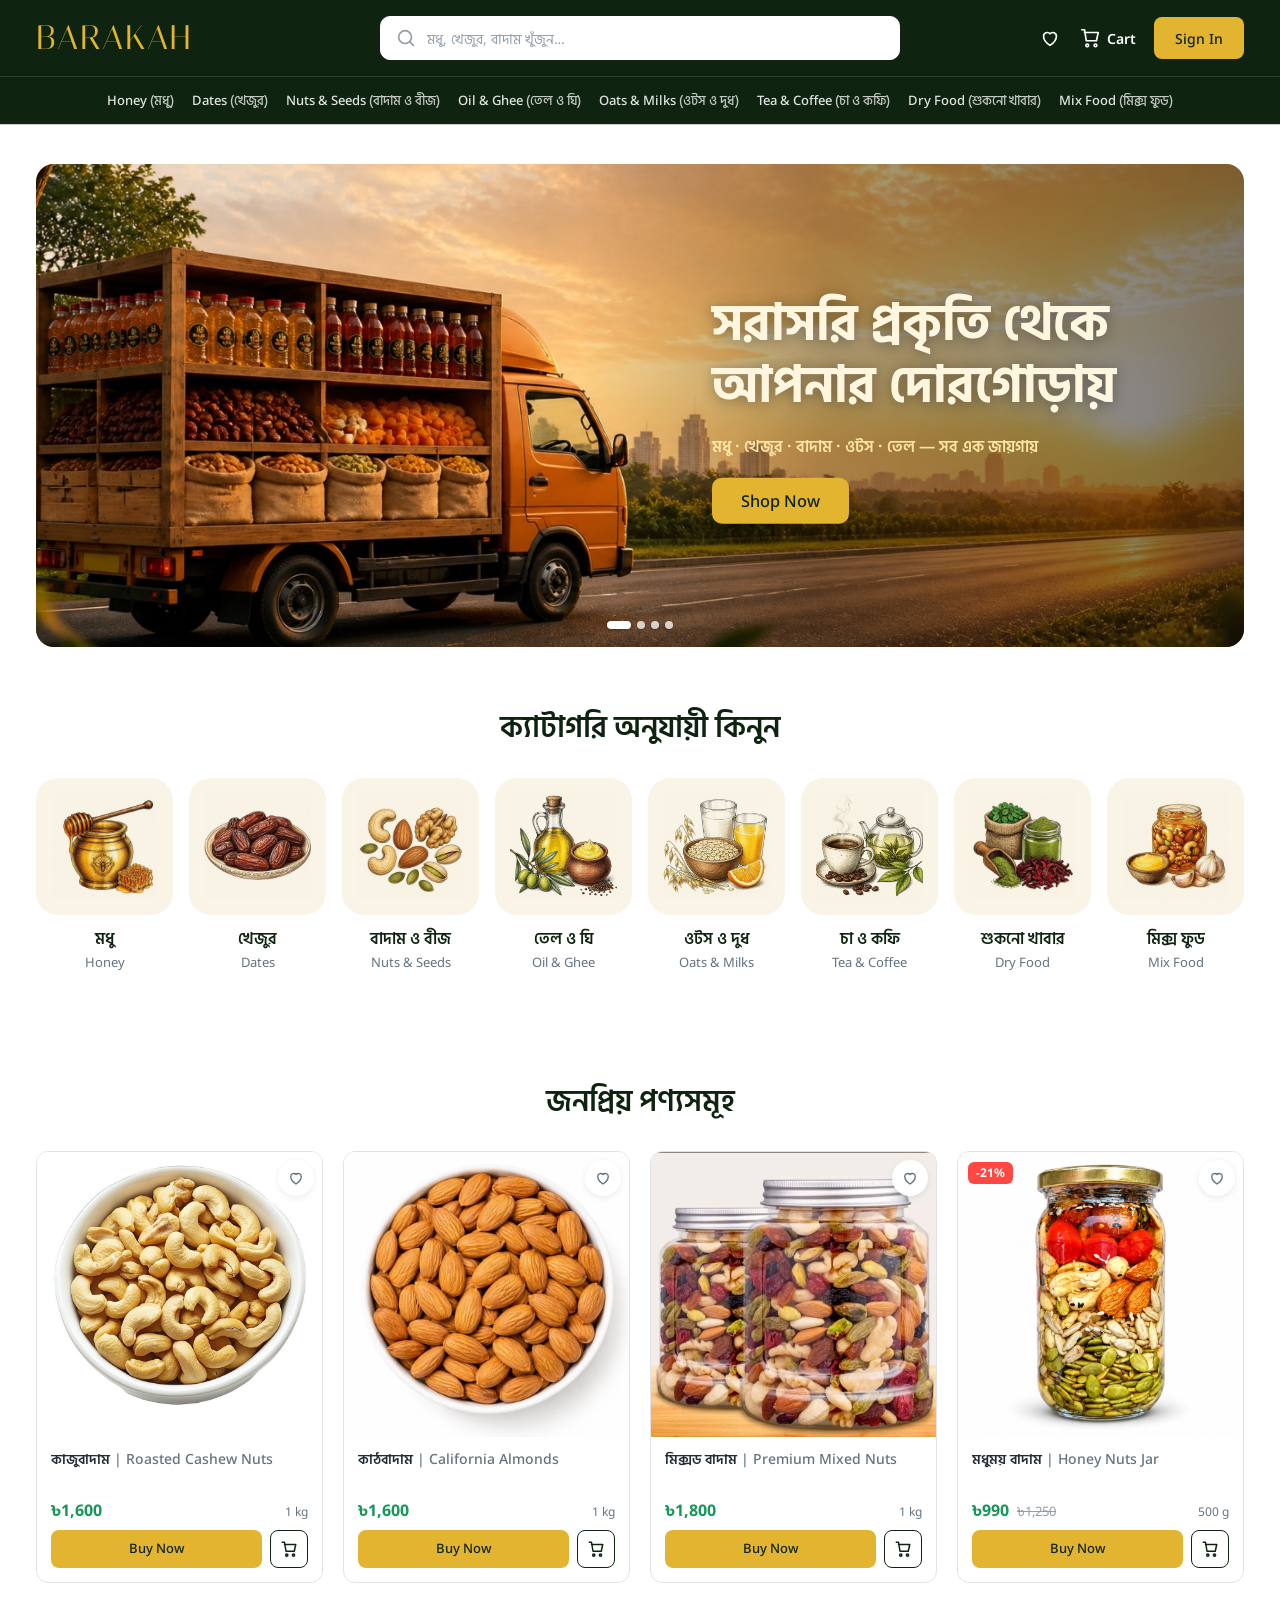
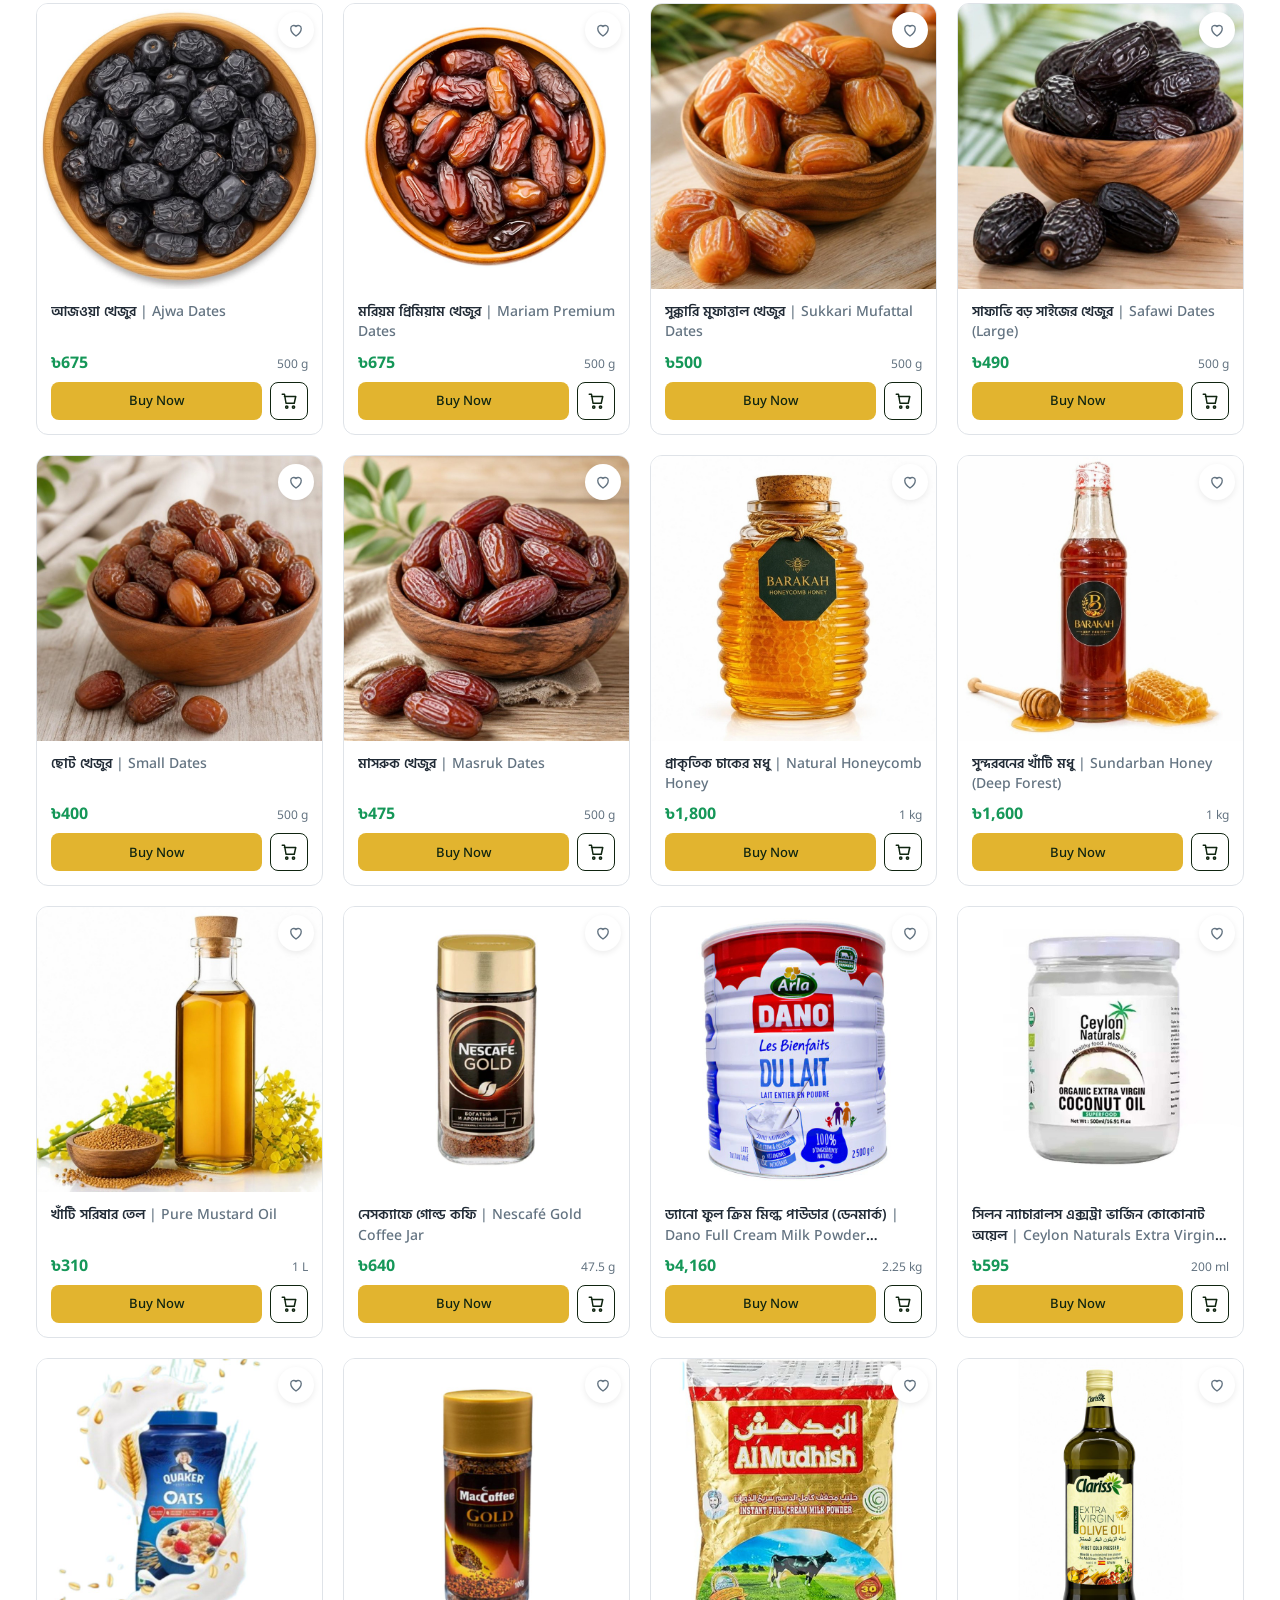
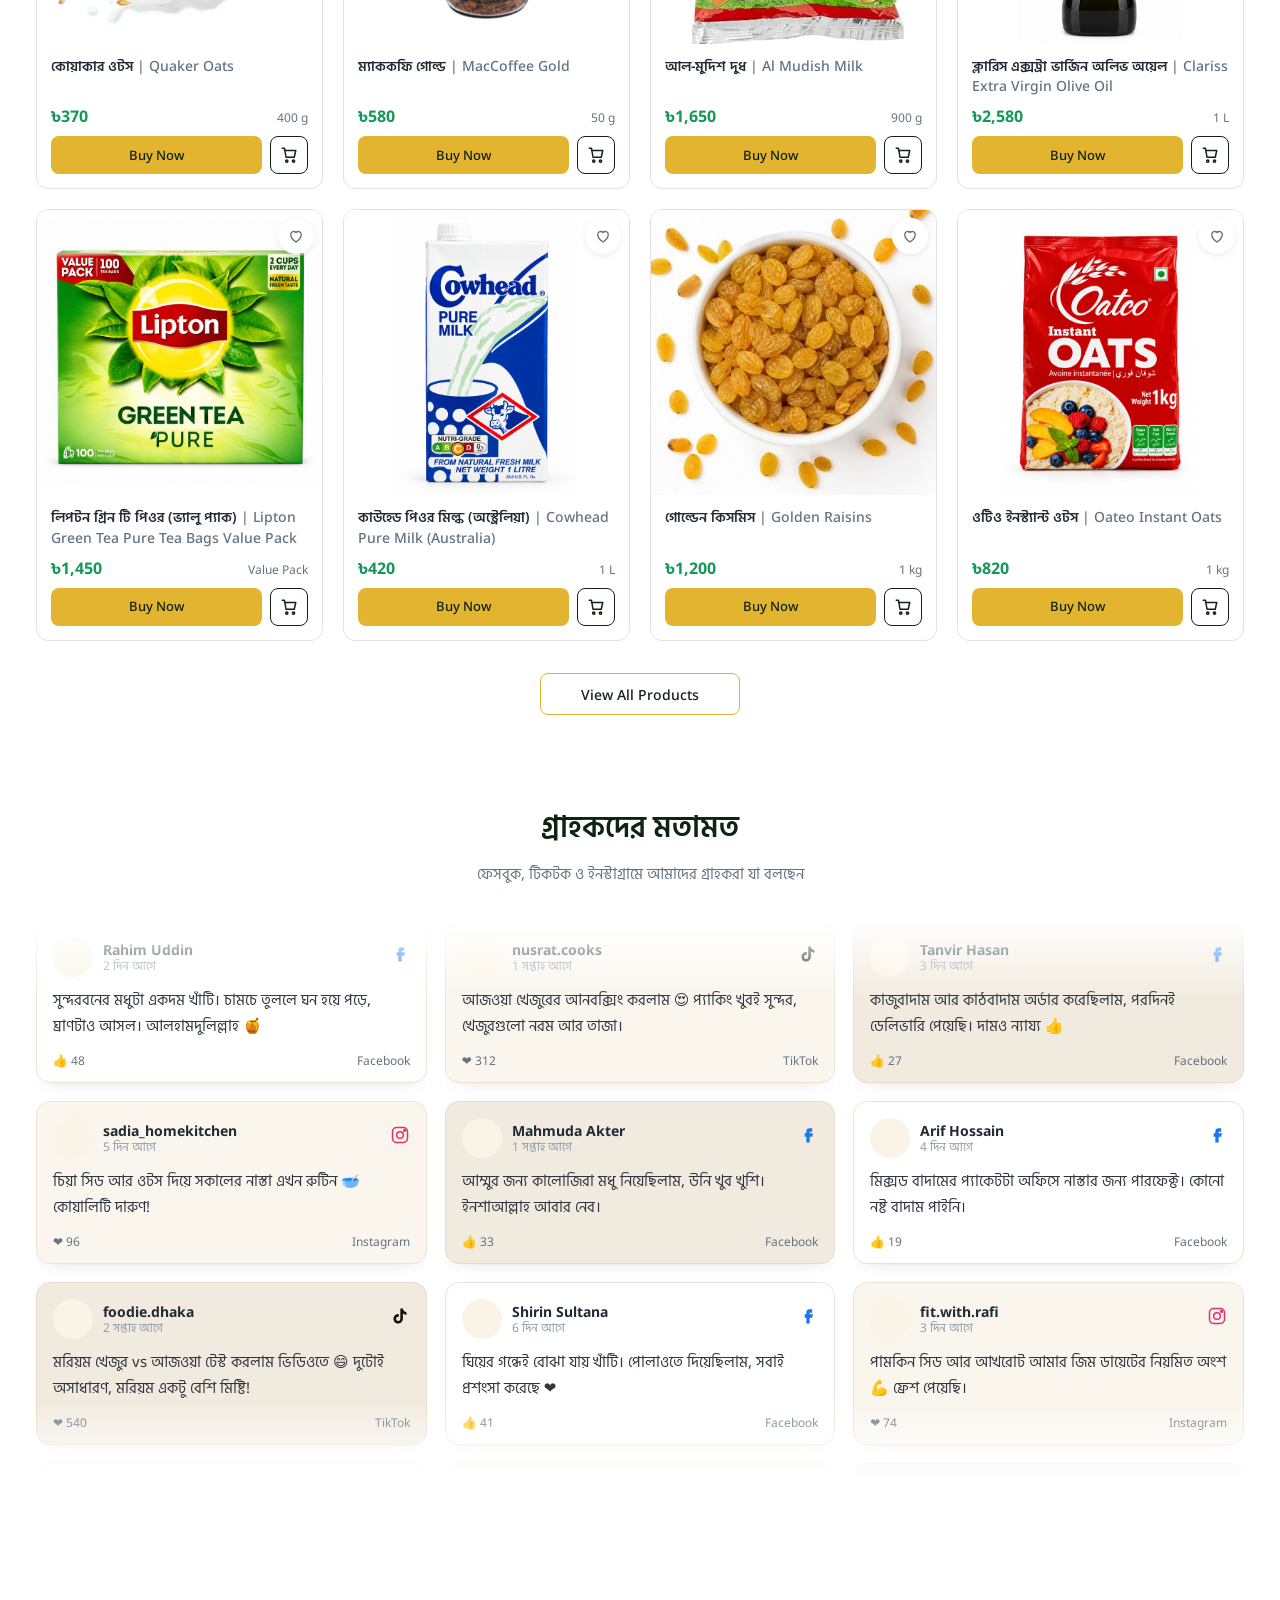
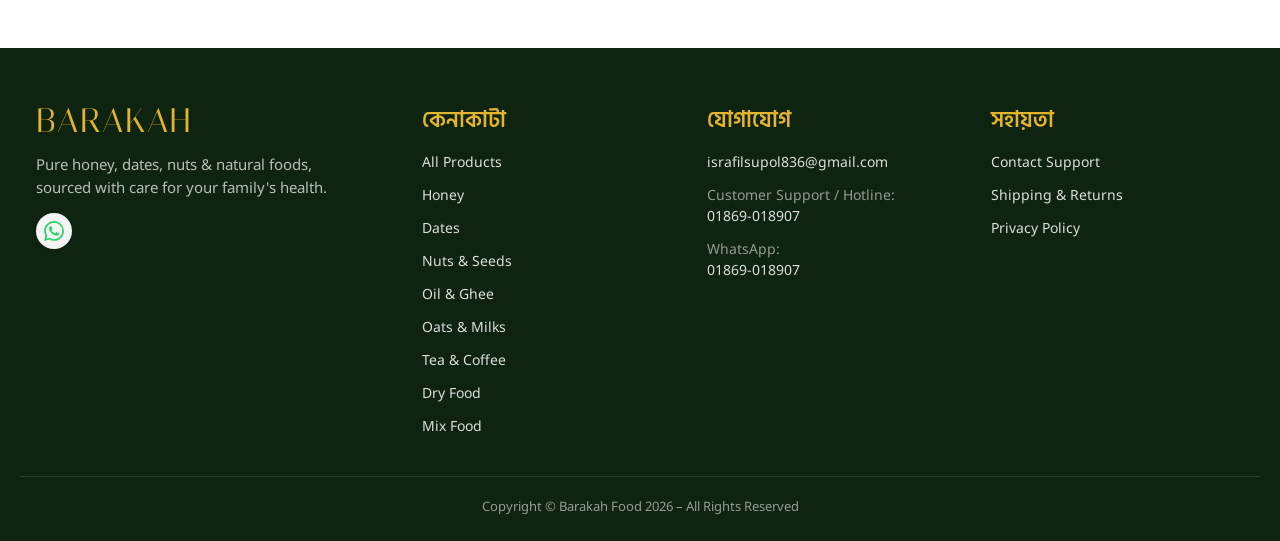
==== commit 51486660: "Lighter button font weight Co-Authored-By: Claude Opus 5.5 <noreply@anthropic.com>" ====
--- a/index.html
+++ b/index.html
@@ -9,7 +9,7 @@
 <link rel="preconnect" href="https://fonts.googleapis.com">
 <link rel="preconnect" href="https://fonts.gstatic.com" crossorigin>
 <link href="https://fonts.googleapis.com/css2?family=Noto+Sans:wght@400;500;600;700&family=Hind+Siliguri:wght@400;500;600;700&family=Italiana&display=swap" rel="stylesheet">
-<link rel="stylesheet" href="styles.css?v=202610291301">
+<link rel="stylesheet" href="styles.css?v=202610291302">
 </head>
 <body data-page="home">
 
@@ -88,8 +88,8 @@
 
 </main>
 
-<script src="data.js?v=202610291301"></script>
-<script src="common.js?v=202610291301"></script>
-<script src="home.js?v=202610291301"></script>
+<script src="data.js?v=202610291302"></script>
+<script src="common.js?v=202610291302"></script>
+<script src="home.js?v=202610291302"></script>
 </body>
 </html>
--- a/styles.css
+++ b/styles.css
@@ -999,3 +999,5 @@
   .pd-opts .pd-variants, .pd-opts .pd-qty { margin: 0; }
   .pd-opts .pd-qty { margin-left: auto; }
 }
+/* lighter weight on all buttons */
+.btn, .pd-actions .btn, .hs-btn, .card .btn, .co-submit, .chip { font-weight: 500; }
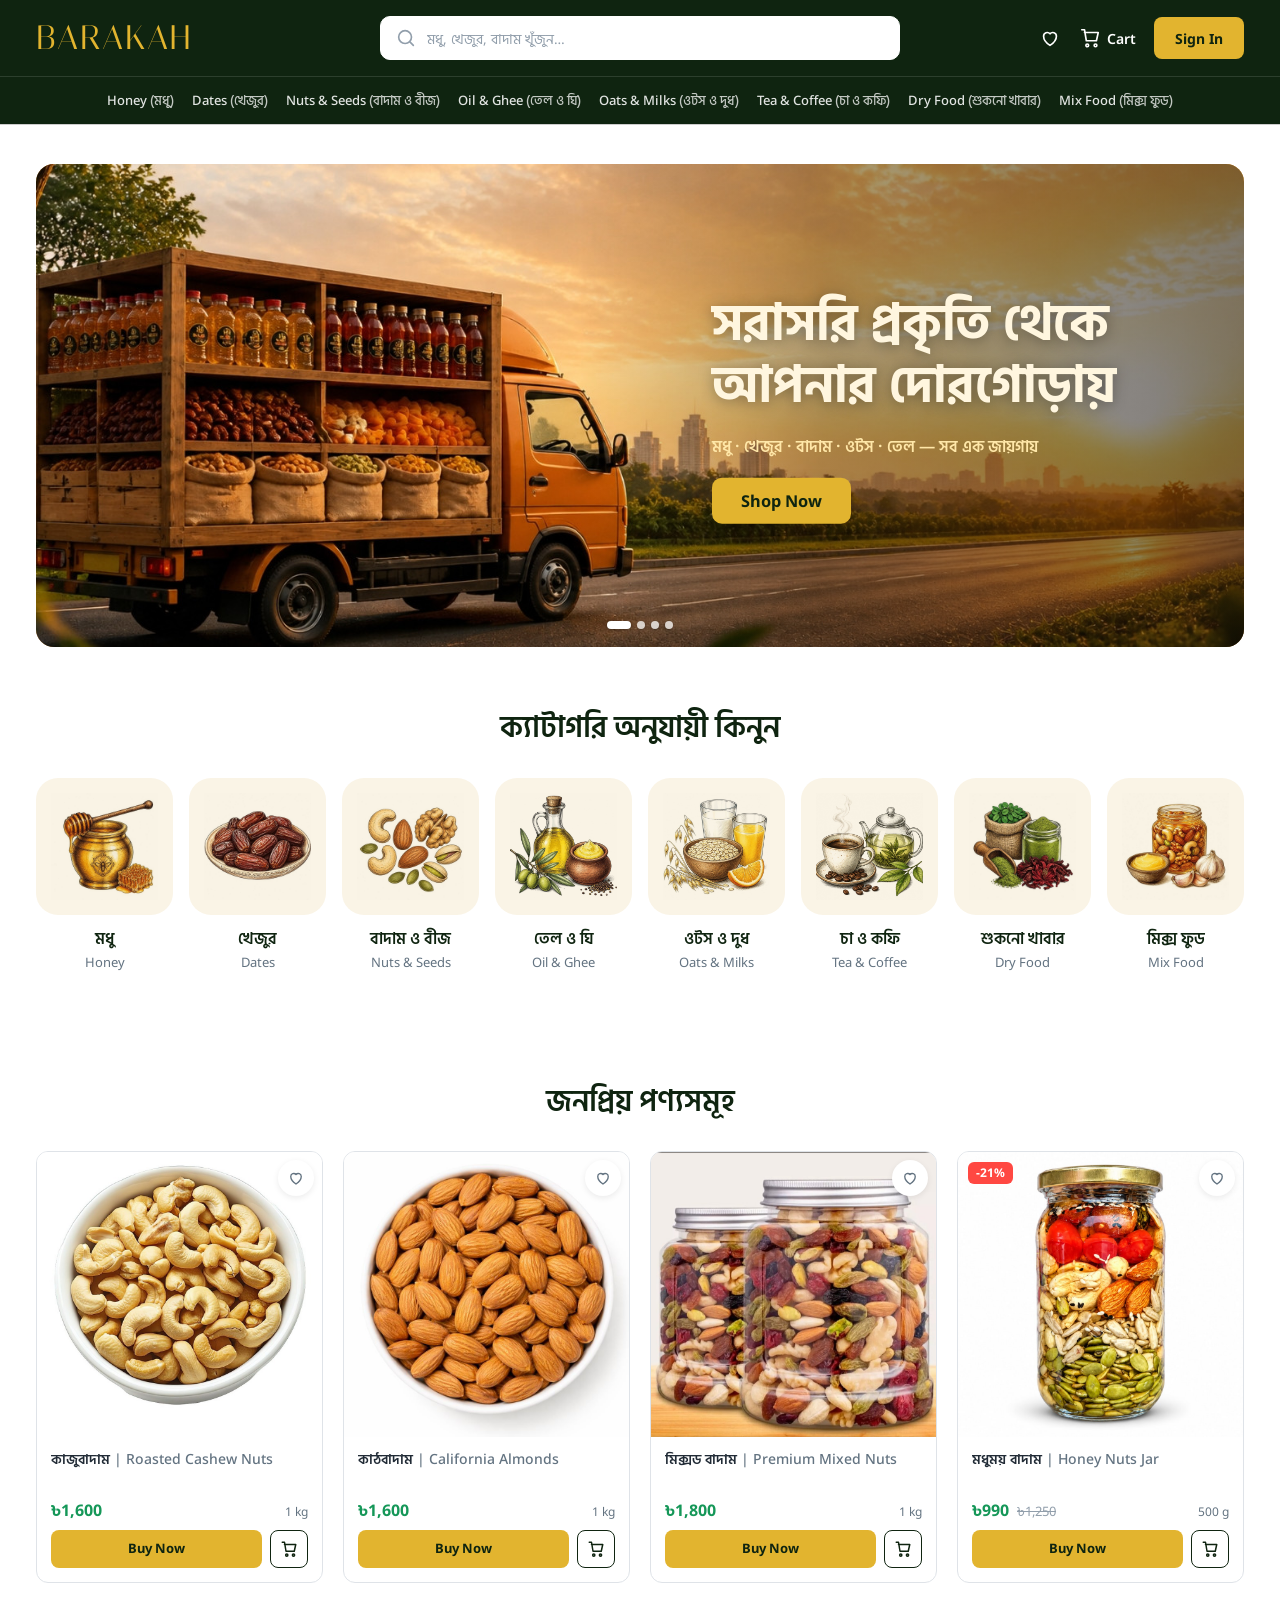
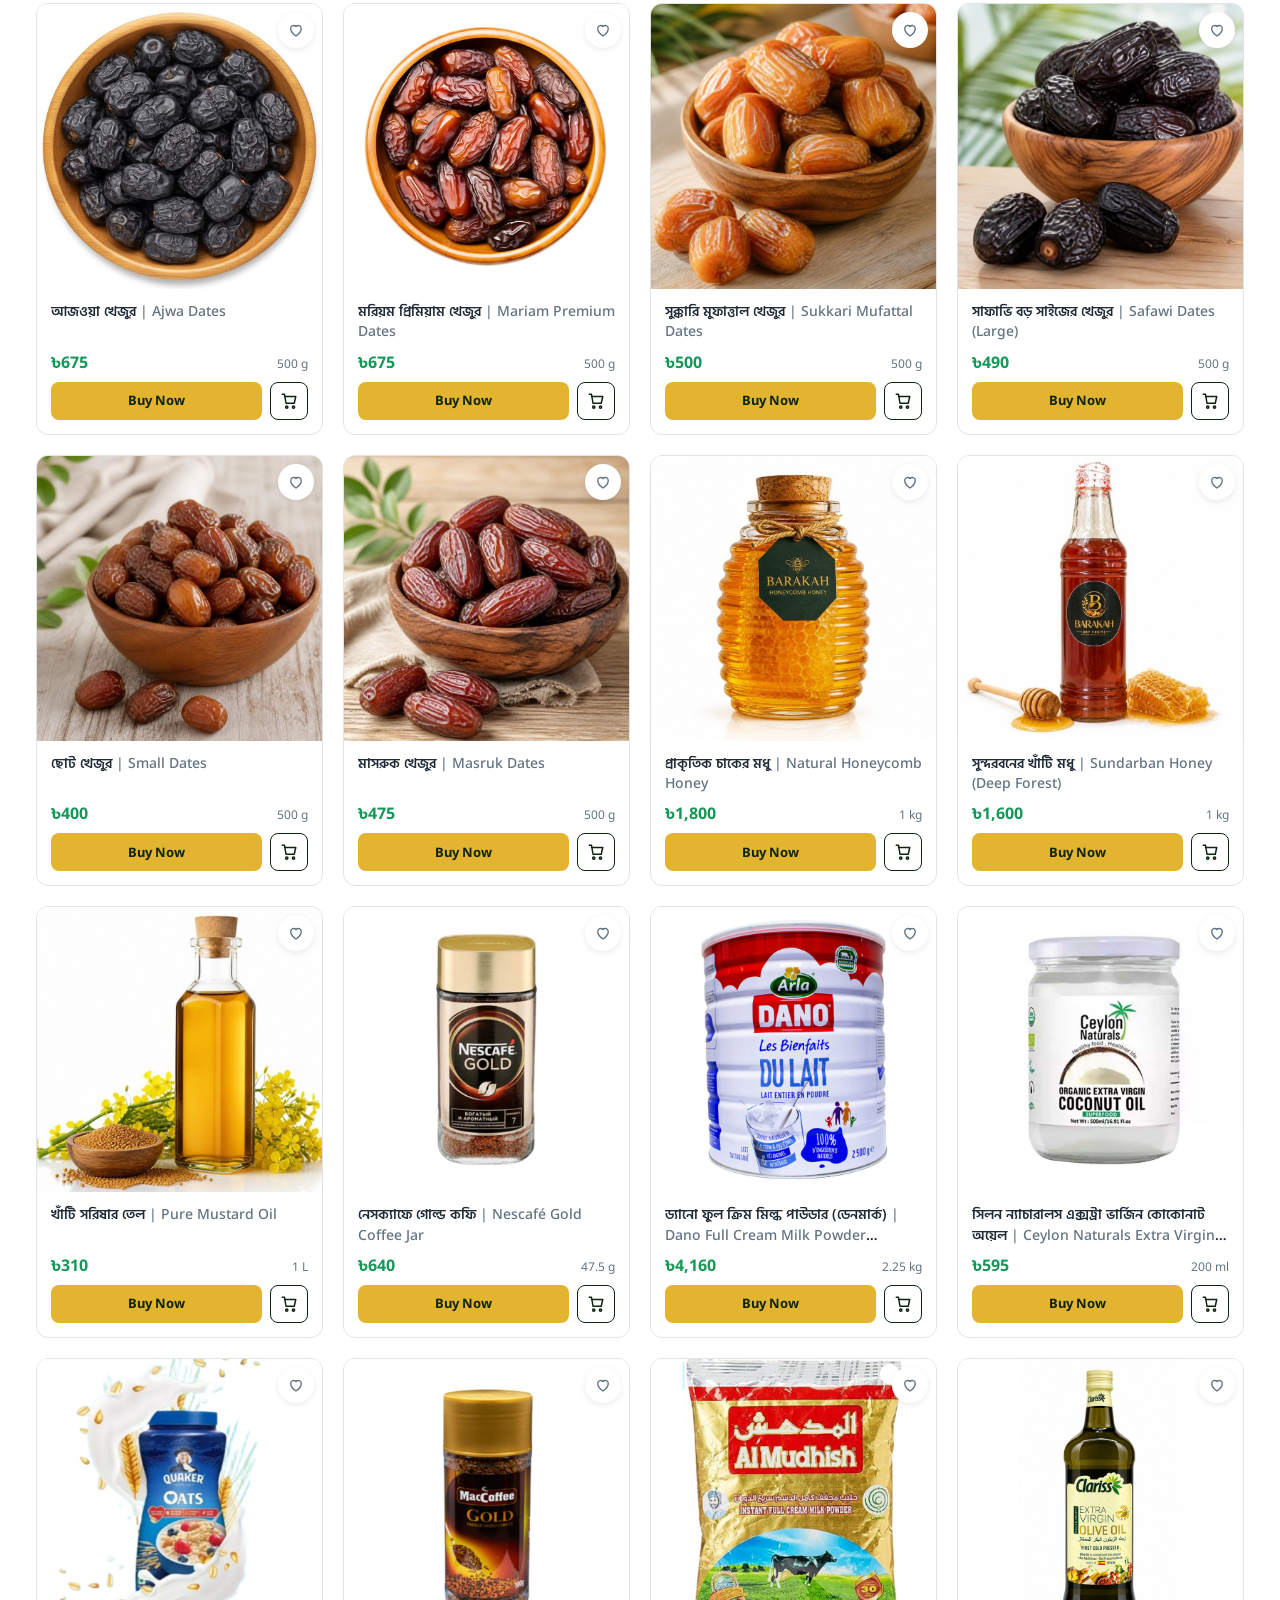
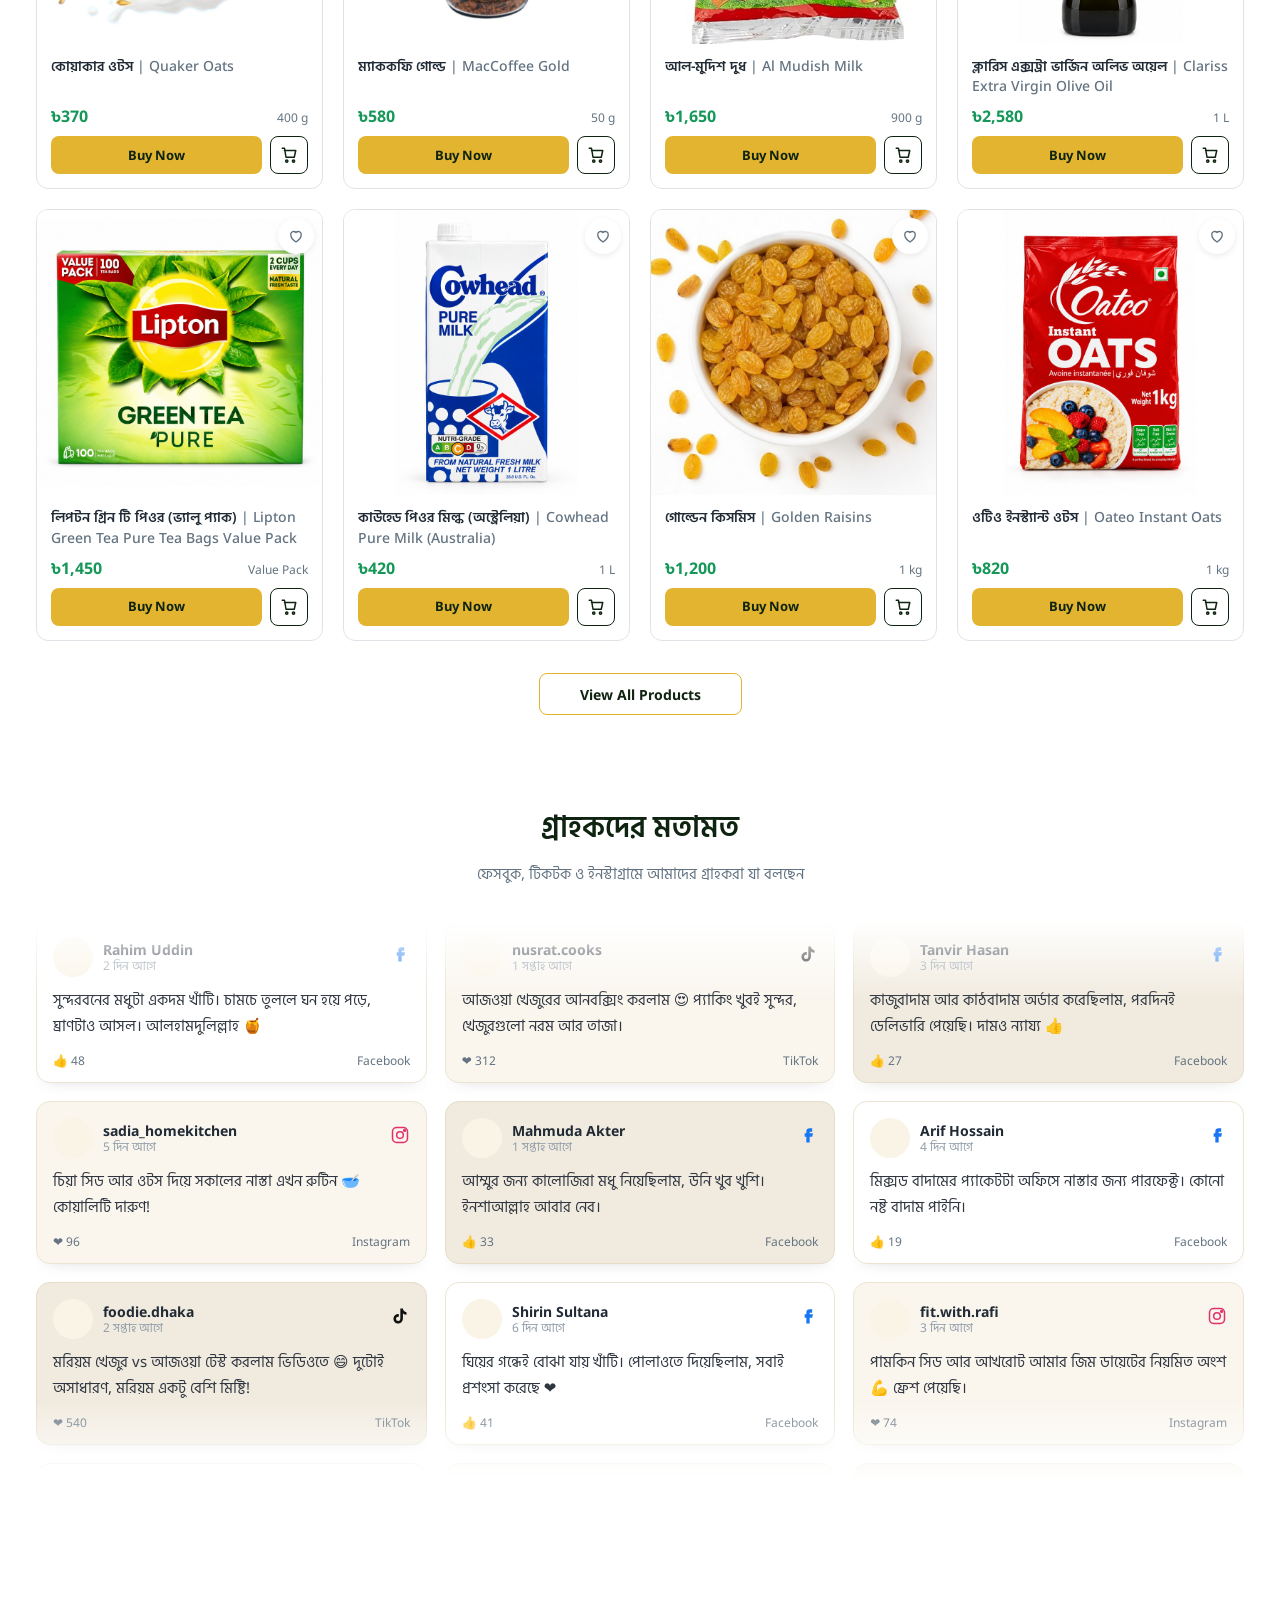
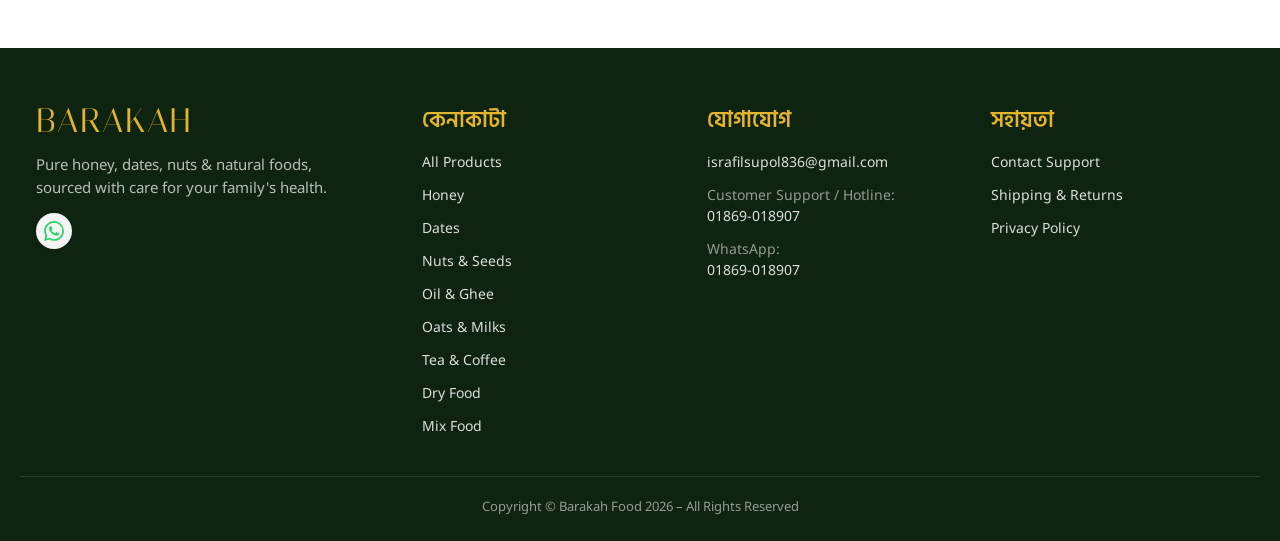
==== commit 480cb202: "Revert lighter button font weight Co-Authored-By: Claude Opus 5.5 <noreply@anthropic.com>" ====
--- a/index.html
+++ b/index.html
@@ -9,7 +9,7 @@
 <link rel="preconnect" href="https://fonts.googleapis.com">
 <link rel="preconnect" href="https://fonts.gstatic.com" crossorigin>
 <link href="https://fonts.googleapis.com/css2?family=Noto+Sans:wght@400;500;600;700&family=Hind+Siliguri:wght@400;500;600;700&family=Italiana&display=swap" rel="stylesheet">
-<link rel="stylesheet" href="styles.css?v=202610291302">
+<link rel="stylesheet" href="styles.css?v=202610291304">
 </head>
 <body data-page="home">
 
@@ -88,8 +88,8 @@
 
 </main>
 
-<script src="data.js?v=202610291302"></script>
-<script src="common.js?v=202610291302"></script>
-<script src="home.js?v=202610291302"></script>
+<script src="data.js?v=202610291304"></script>
+<script src="common.js?v=202610291304"></script>
+<script src="home.js?v=202610291304"></script>
 </body>
 </html>
--- a/styles.css
+++ b/styles.css
@@ -999,5 +999,3 @@
   .pd-opts .pd-variants, .pd-opts .pd-qty { margin: 0; }
   .pd-opts .pd-qty { margin-left: auto; }
 }
-/* lighter weight on all buttons */
-.btn, .pd-actions .btn, .hs-btn, .card .btn, .co-submit, .chip { font-weight: 500; }
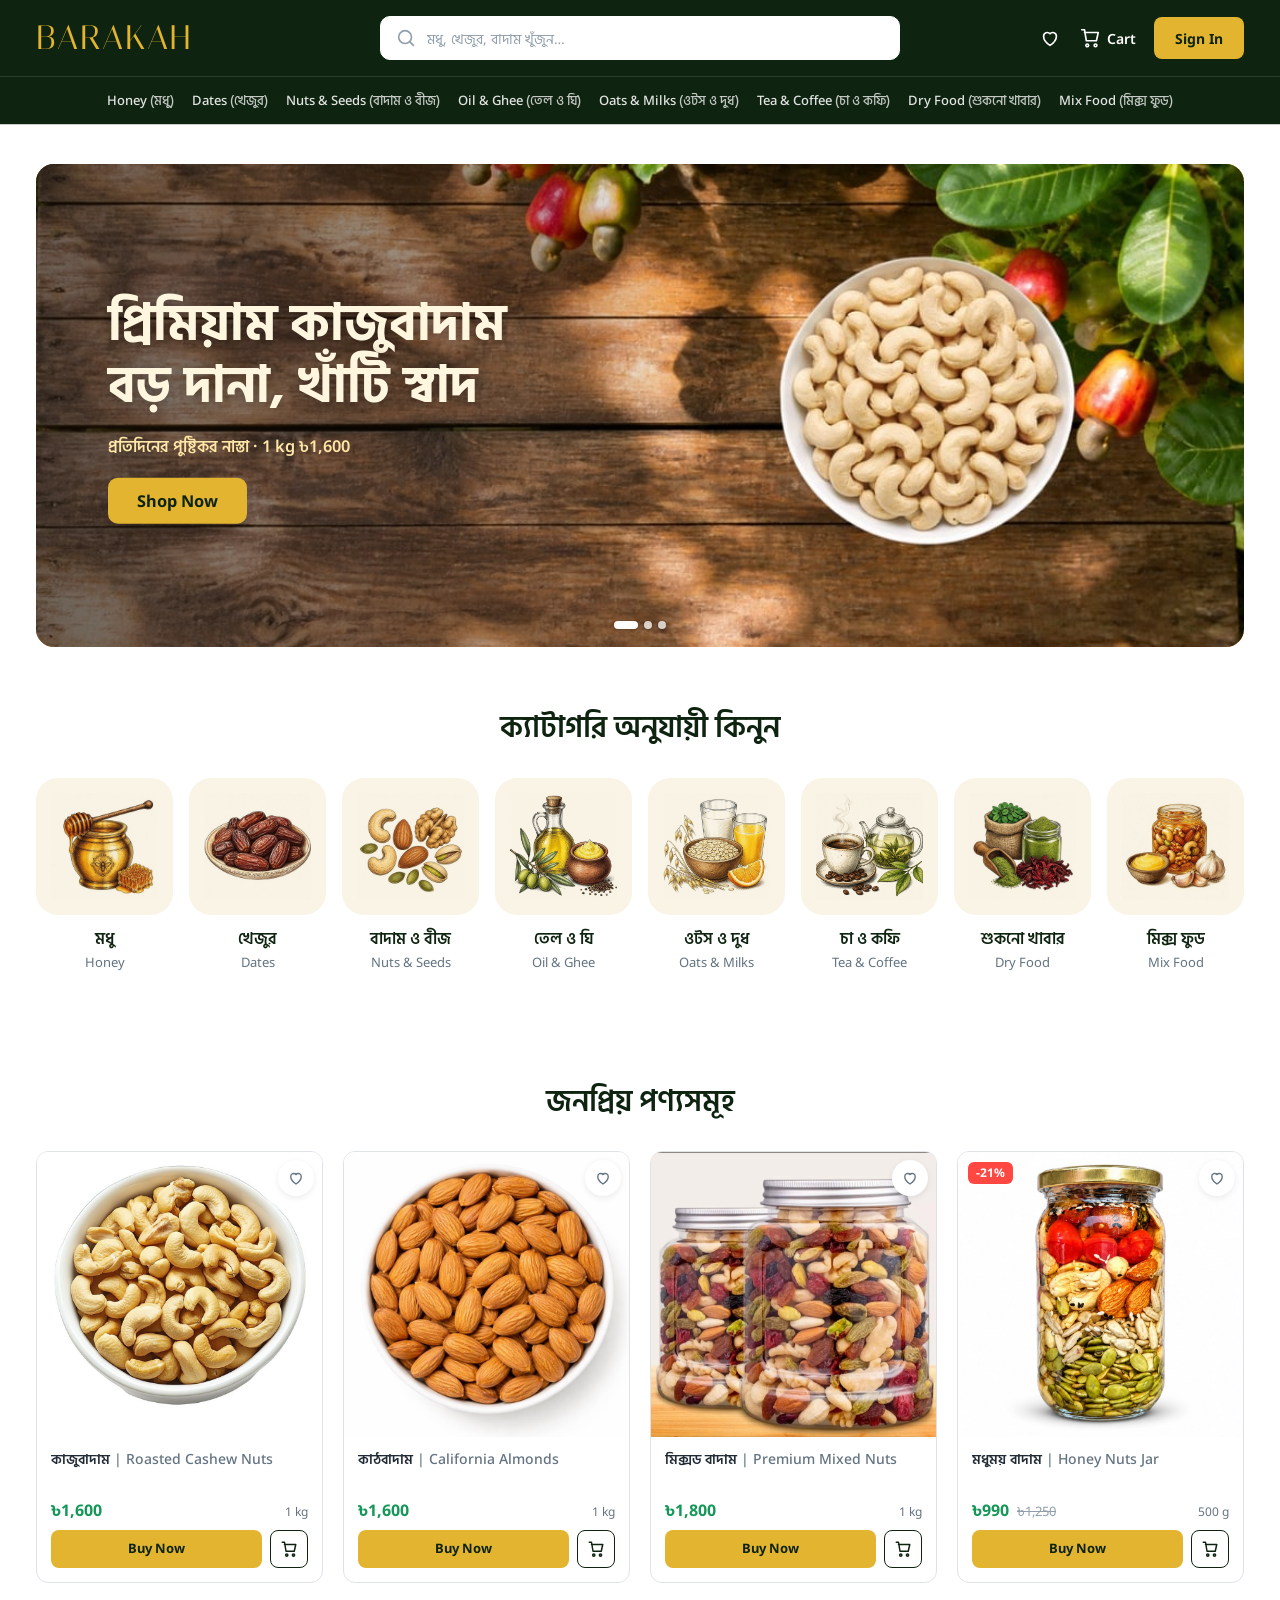
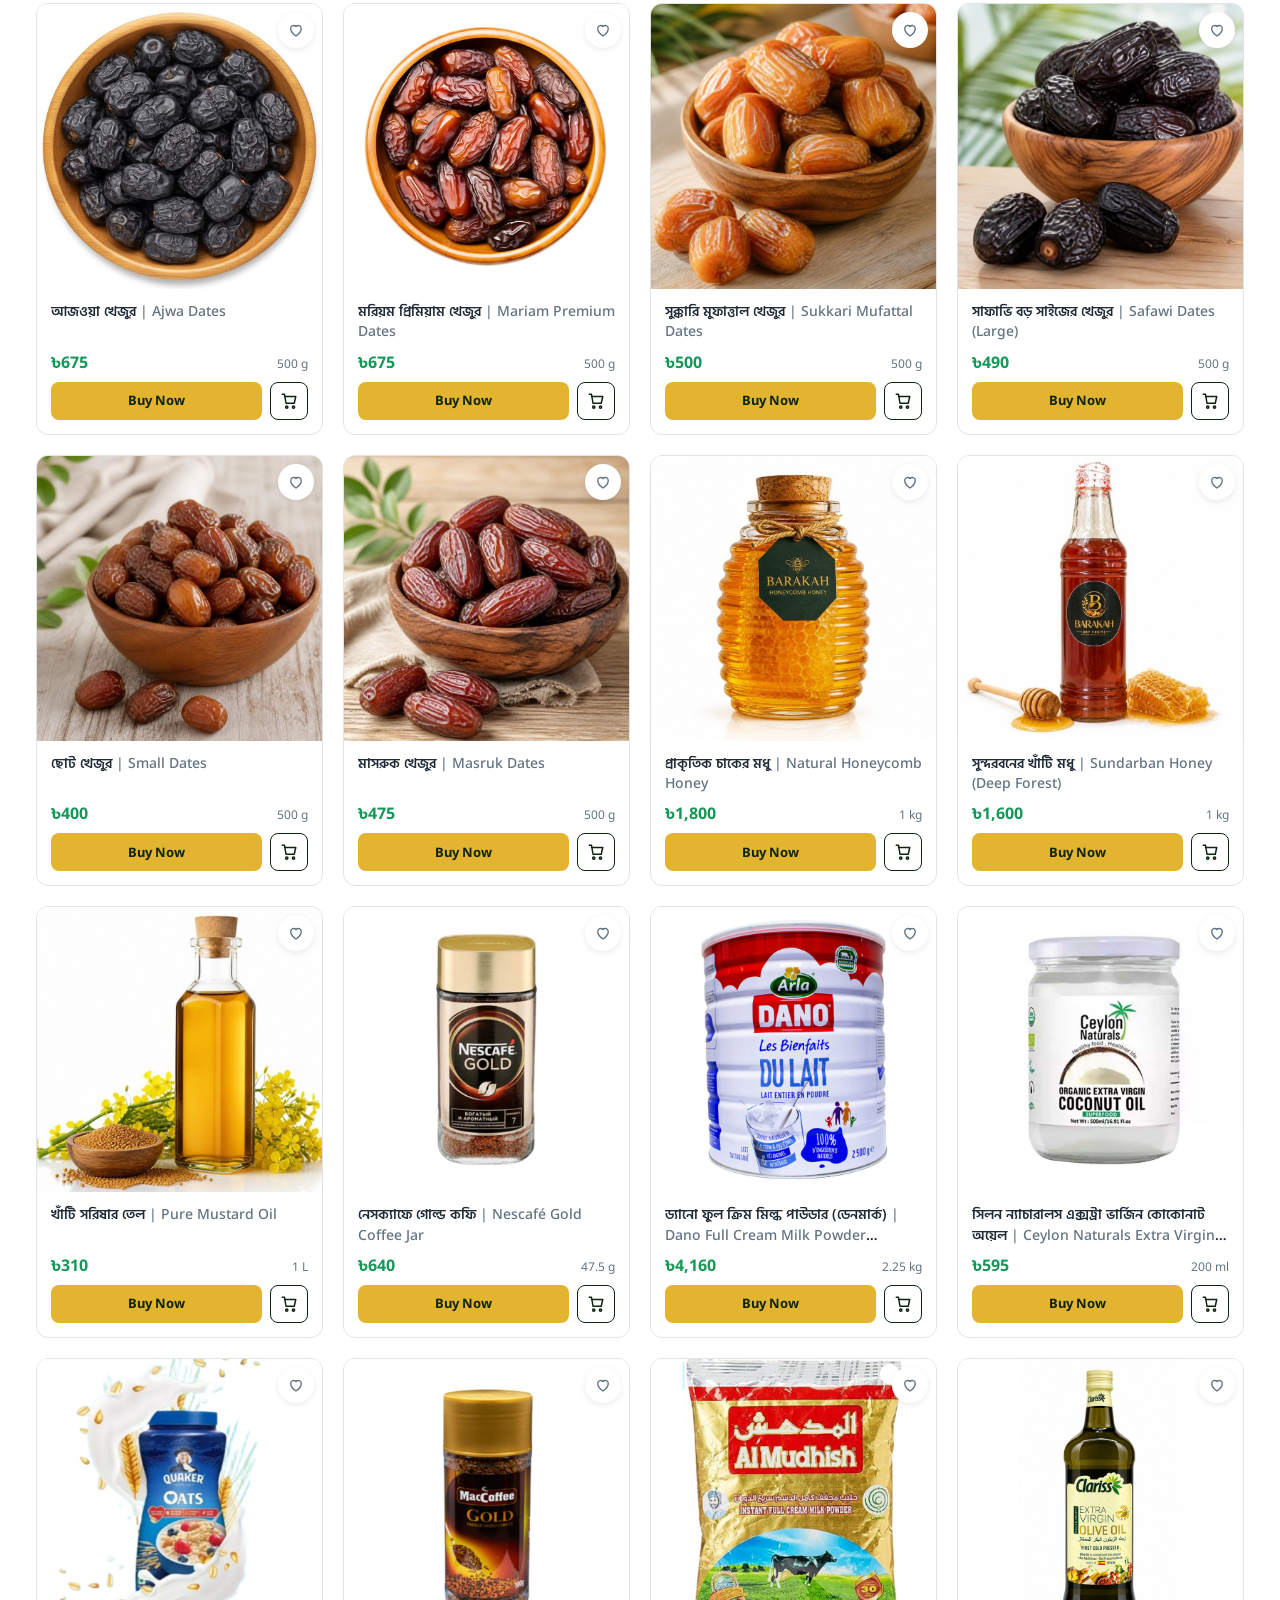
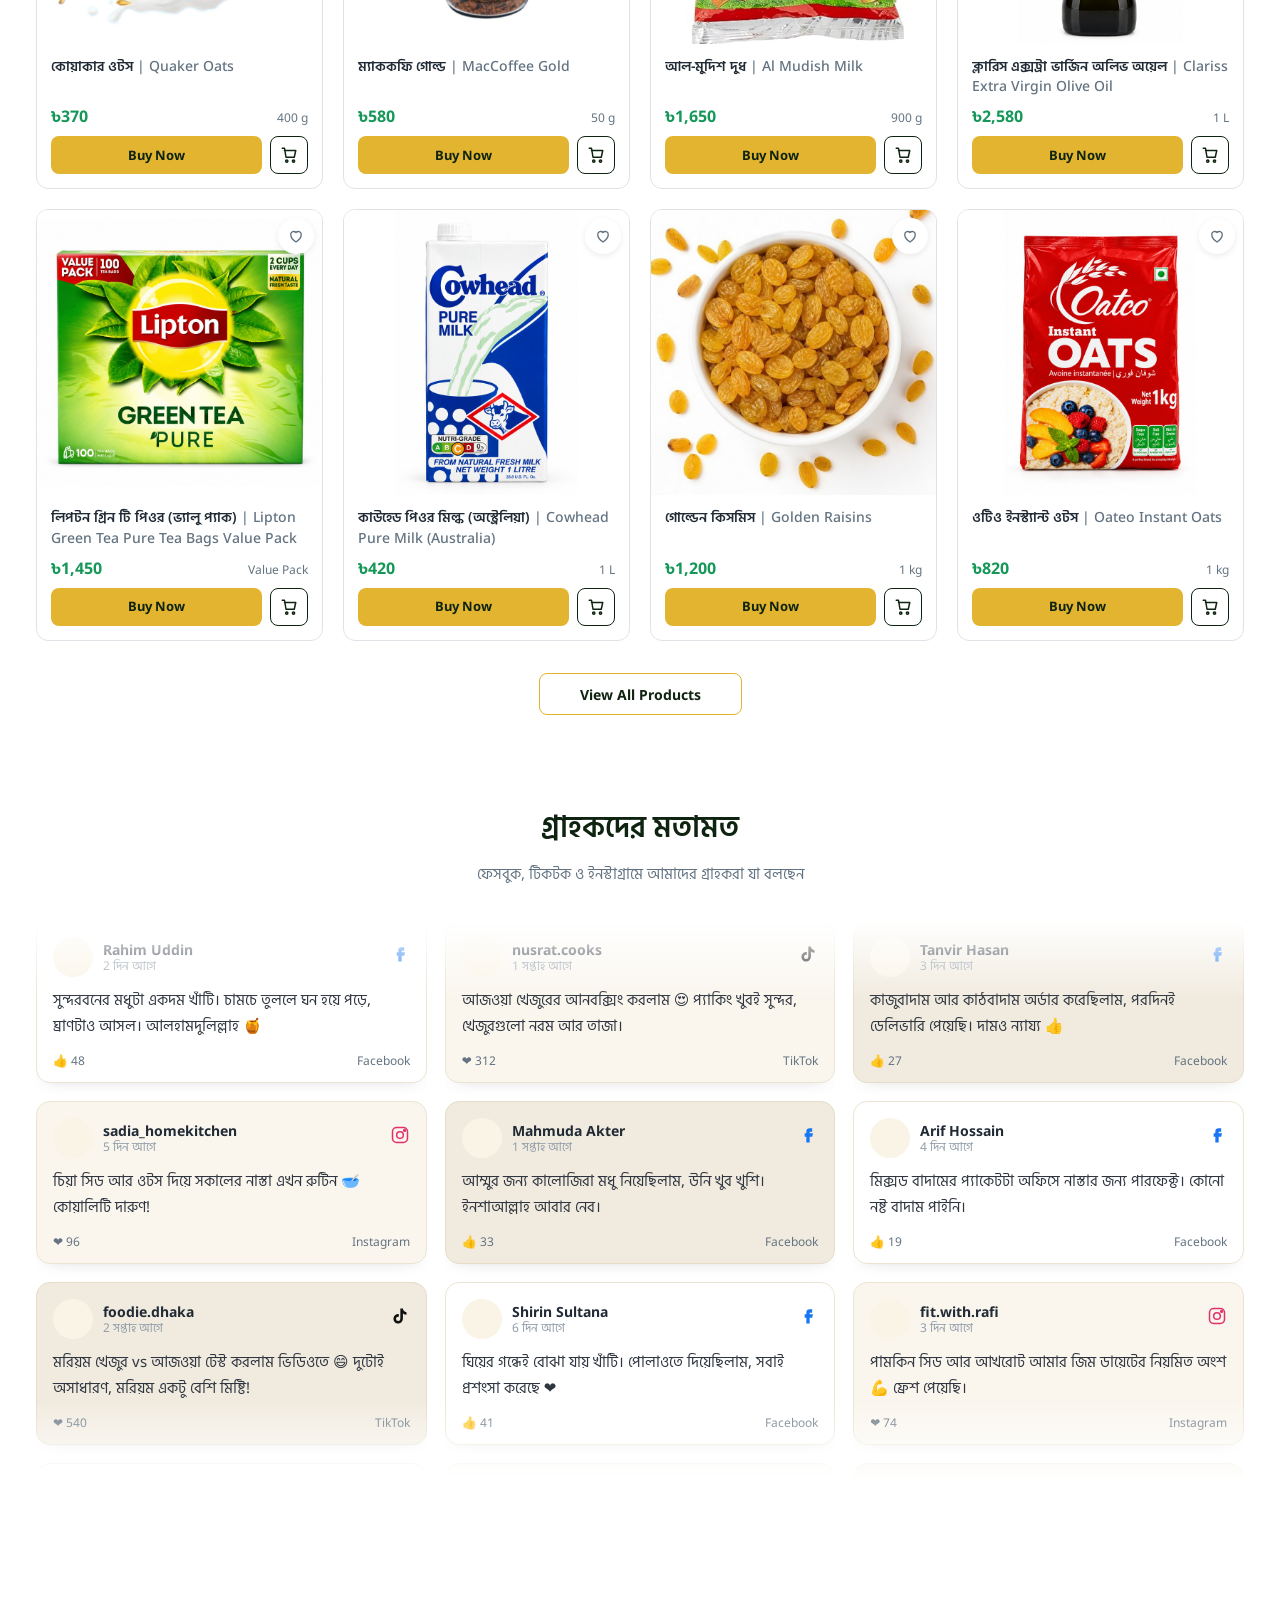
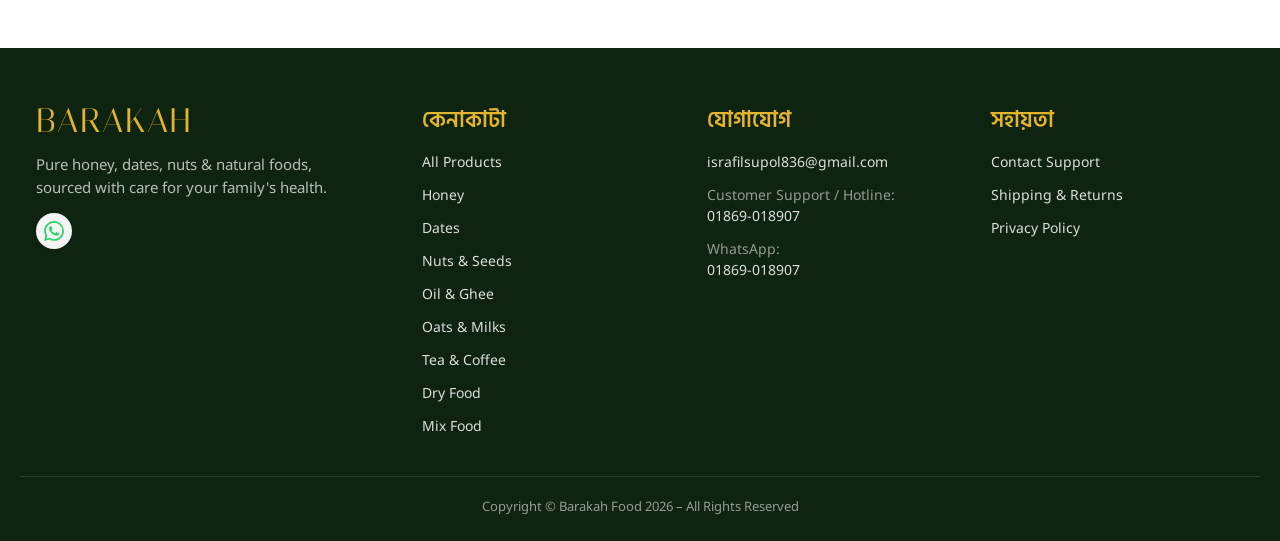
==== commit 9bcc5fa2: "Remove truck slide from hero slider Co-Authored-By: Claude Opus 5.5 <noreply@anthropic.com>" ====
--- a/index.html
+++ b/index.html
@@ -9,7 +9,7 @@
 <link rel="preconnect" href="https://fonts.googleapis.com">
 <link rel="preconnect" href="https://fonts.gstatic.com" crossorigin>
 <link href="https://fonts.googleapis.com/css2?family=Noto+Sans:wght@400;500;600;700&family=Hind+Siliguri:wght@400;500;600;700&family=Italiana&display=swap" rel="stylesheet">
-<link rel="stylesheet" href="styles.css?v=202610291304">
+<link rel="stylesheet" href="styles.css?v=202610291816">
 </head>
 <body data-page="home">
 
@@ -17,19 +17,12 @@
   <!-- ============ HERO ============ -->
   <section class="container hero" aria-label="Barakah offer">
     <div class="hero-grid">
-      <!-- main banner: slider (truck artwork + dates, honey, nuts) -->
+      <!-- main banner: slider (cashew, honey, dates) -->
+      <h1 class="sr-only">বারাকাহ: খাঁটি মধু, খেজুর, বাদাম ও প্রাকৃতিক খাবার</h1>
       <div class="hero-banner hero-truck hero-slider" id="heroSlider" role="region" aria-roledescription="carousel" aria-label="বারাকাহ অফার">
         <div class="hs-track">
-          <a class="hs-slide" href="category.html">
-            <img class="hs-img" src="images/hero-slide-truck.jpg" srcset="images/hero-slide-truck-800.jpg 800w, images/hero-slide-truck.jpg 1600w" sizes="(max-width: 1240px) 100vw, 1200px" width="1600" height="592" alt="মধু, খেজুর ও বাদামে ভরা বারাকাহ ডেলিভারি ট্রাক" decoding="async">
-            <div class="hs-copy hs-copy--right hs-copy--light">
-              <h1>সরাসরি প্রকৃতি থেকে<br>আপনার দোরগোড়ায়</h1>
-              <p class="hs-sub">মধু · খেজুর · বাদাম · ওটস · তেল — সব এক জায়গায়</p>
-              <span class="hs-btn">Shop Now</span>
-            </div>
-          </a>
           <a class="hs-slide" href="product.html?p=cashew-nuts">
-            <img class="hs-img" src="images/hero-s-cashew.jpg" srcset="images/hero-s-cashew-800.jpg 800w, images/hero-s-cashew-1200.jpg 1200w, images/hero-s-cashew.jpg 2400w" sizes="(max-width: 1240px) 100vw, 1200px" width="1600" height="592" alt="বাটিভর্তি প্রিমিয়াম কাজুবাদাম" loading="lazy" decoding="async">
+            <img class="hs-img" src="images/hero-s-cashew.jpg" srcset="images/hero-s-cashew-800.jpg 800w, images/hero-s-cashew-1200.jpg 1200w, images/hero-s-cashew.jpg 2400w" sizes="(max-width: 1240px) 100vw, 1200px" width="1600" height="592" alt="বাটিভর্তি প্রিমিয়াম কাজুবাদাম" fetchpriority="high" decoding="async">
             <div class="hs-copy hs-copy--left hs-copy--light">
               <span class="hs-rule" aria-hidden="true"><i></i><svg viewBox="0 0 24 24"><path d="M12 20c-4-2-6-6-5-11 4 1 6 4 5 11zM12 20c4-2 6-6 5-11-4 1-6 4-5 11z"/></svg><i></i></span>
               <h2>প্রিমিয়াম কাজুবাদাম<br>বড় দানা, খাঁটি স্বাদ</h2>
@@ -88,8 +81,8 @@
 
 </main>
 
-<script src="data.js?v=202610291304"></script>
-<script src="common.js?v=202610291304"></script>
-<script src="home.js?v=202610291304"></script>
+<script src="data.js?v=202610291816"></script>
+<script src="common.js?v=202610291816"></script>
+<script src="home.js?v=202610291816"></script>
 </body>
 </html>
--- a/styles.css
+++ b/styles.css
@@ -999,3 +999,19 @@
   .pd-opts .pd-variants, .pd-opts .pd-qty { margin: 0; }
   .pd-opts .pd-qty { margin-left: auto; }
 }
+/* product photo: whole photo shown, side gaps filled with a soft blurred copy so the box always looks full */
+.pd-main-img { background: #fff; }
+.pd-main-img .pd-img-bg { position: absolute; inset: -20px; width: calc(100% + 40px); height: calc(100% + 40px); object-fit: cover; filter: blur(18px) saturate(1.1); opacity: .55; z-index: 0; }
+.pd-main-img #mainImg { position: relative; z-index: 1; object-fit: contain; }
+.pd-main-img .pd-wish, .pd-main-img .badge { z-index: 2; }
+/* photo box is a square matching the square product photos: no empty side gaps */
+.pd-main-img .pd-img-bg { display: none; }
+@media (max-width: 640px) {
+  .pd-gallery { justify-content: center; grid-template-columns: 46px auto; }
+  .pd-gallery.single { grid-template-columns: auto; }
+  .pd-main-img, .pd-gallery.single .pd-main-img { aspect-ratio: 1 / 1; height: clamp(150px, 30vh, 250px); width: auto; margin: 0; }
+  .pd-main-img #mainImg { object-fit: cover; }
+  .pd-thumbs { max-height: clamp(150px, 30vh, 250px); }
+}
+@media (max-width: 640px) { .pd-main-img, .pd-gallery.single .pd-main-img { height: clamp(128px, 26vh, 250px); } .pd-thumbs { max-height: clamp(128px, 26vh, 250px); } }
+@media (max-width: 640px) and (max-height: 640px) { .pd-price { margin-bottom: 10px; } .pd-opts { margin-bottom: 10px; } .pd-main-img, .pd-gallery.single .pd-main-img { height: 120px; } .pd-thumbs { max-height: 120px; } .pd-actions .btn { height: 40px; } }
